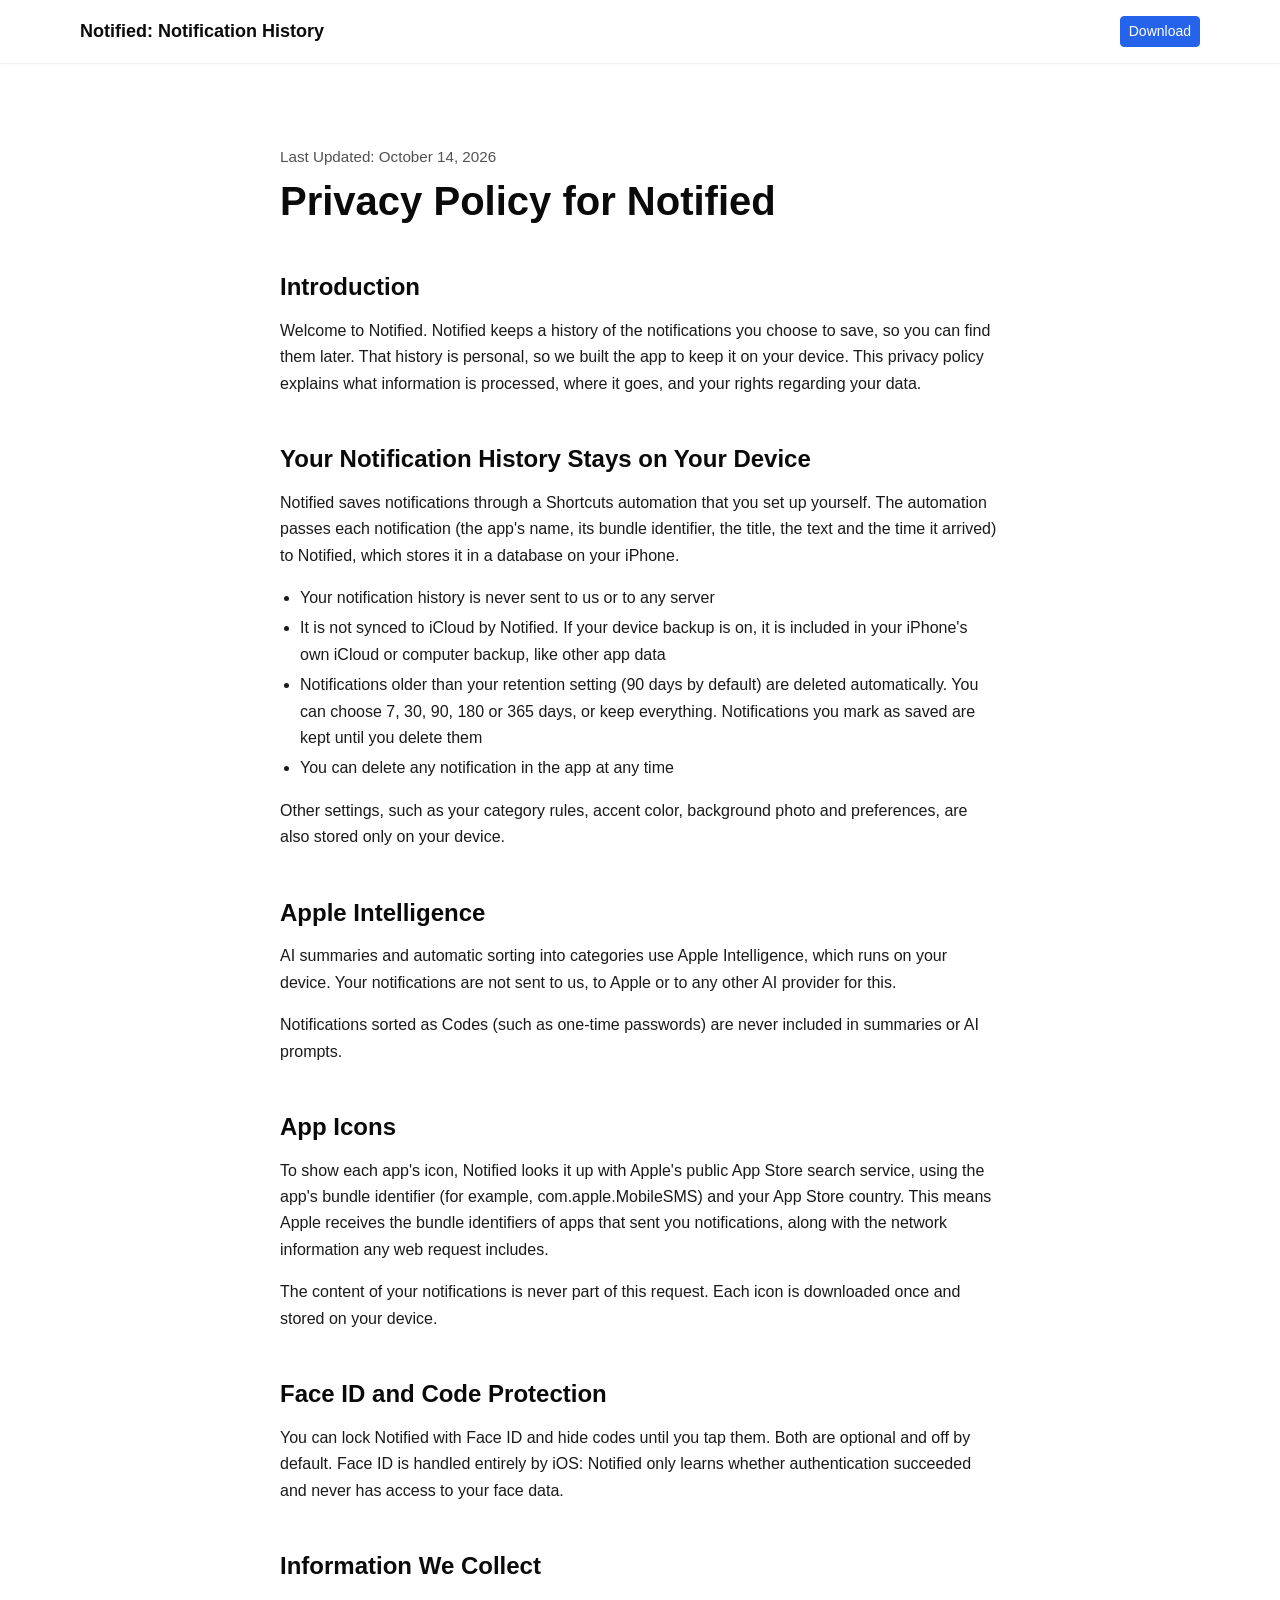
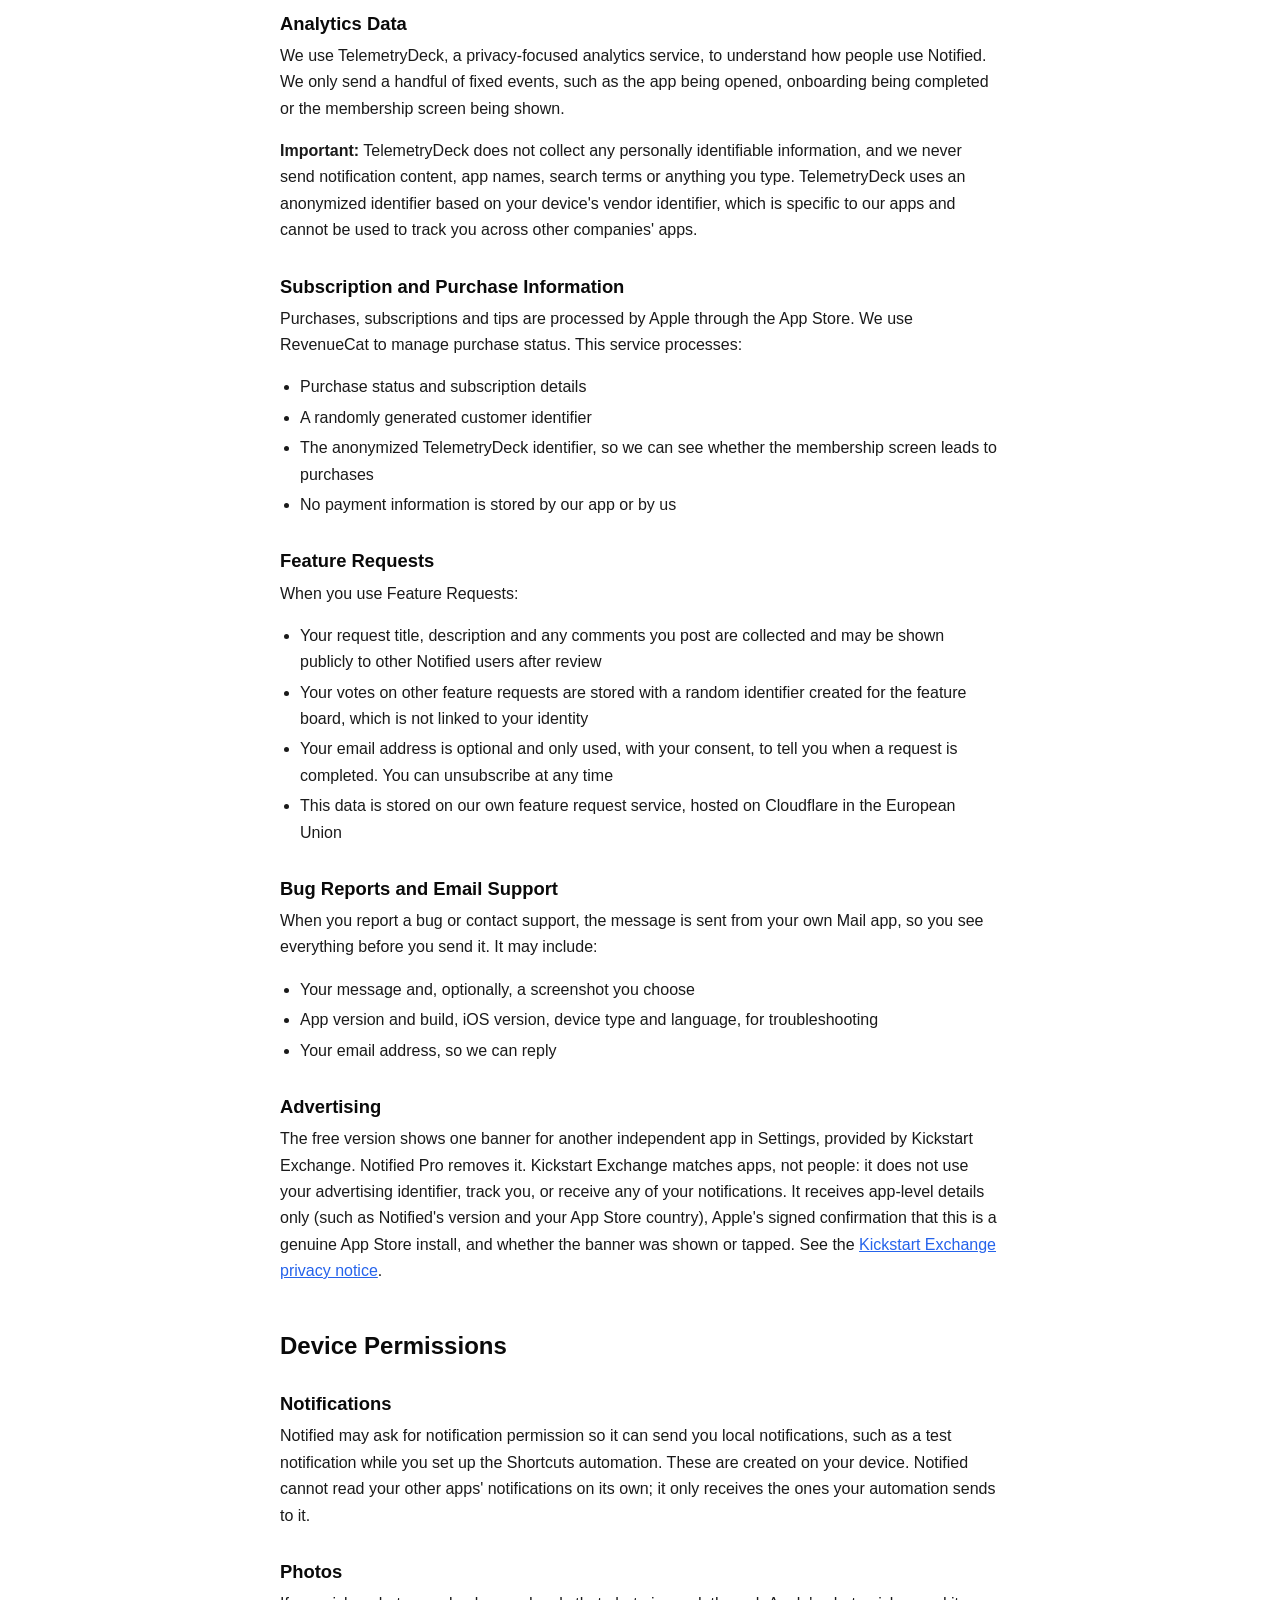
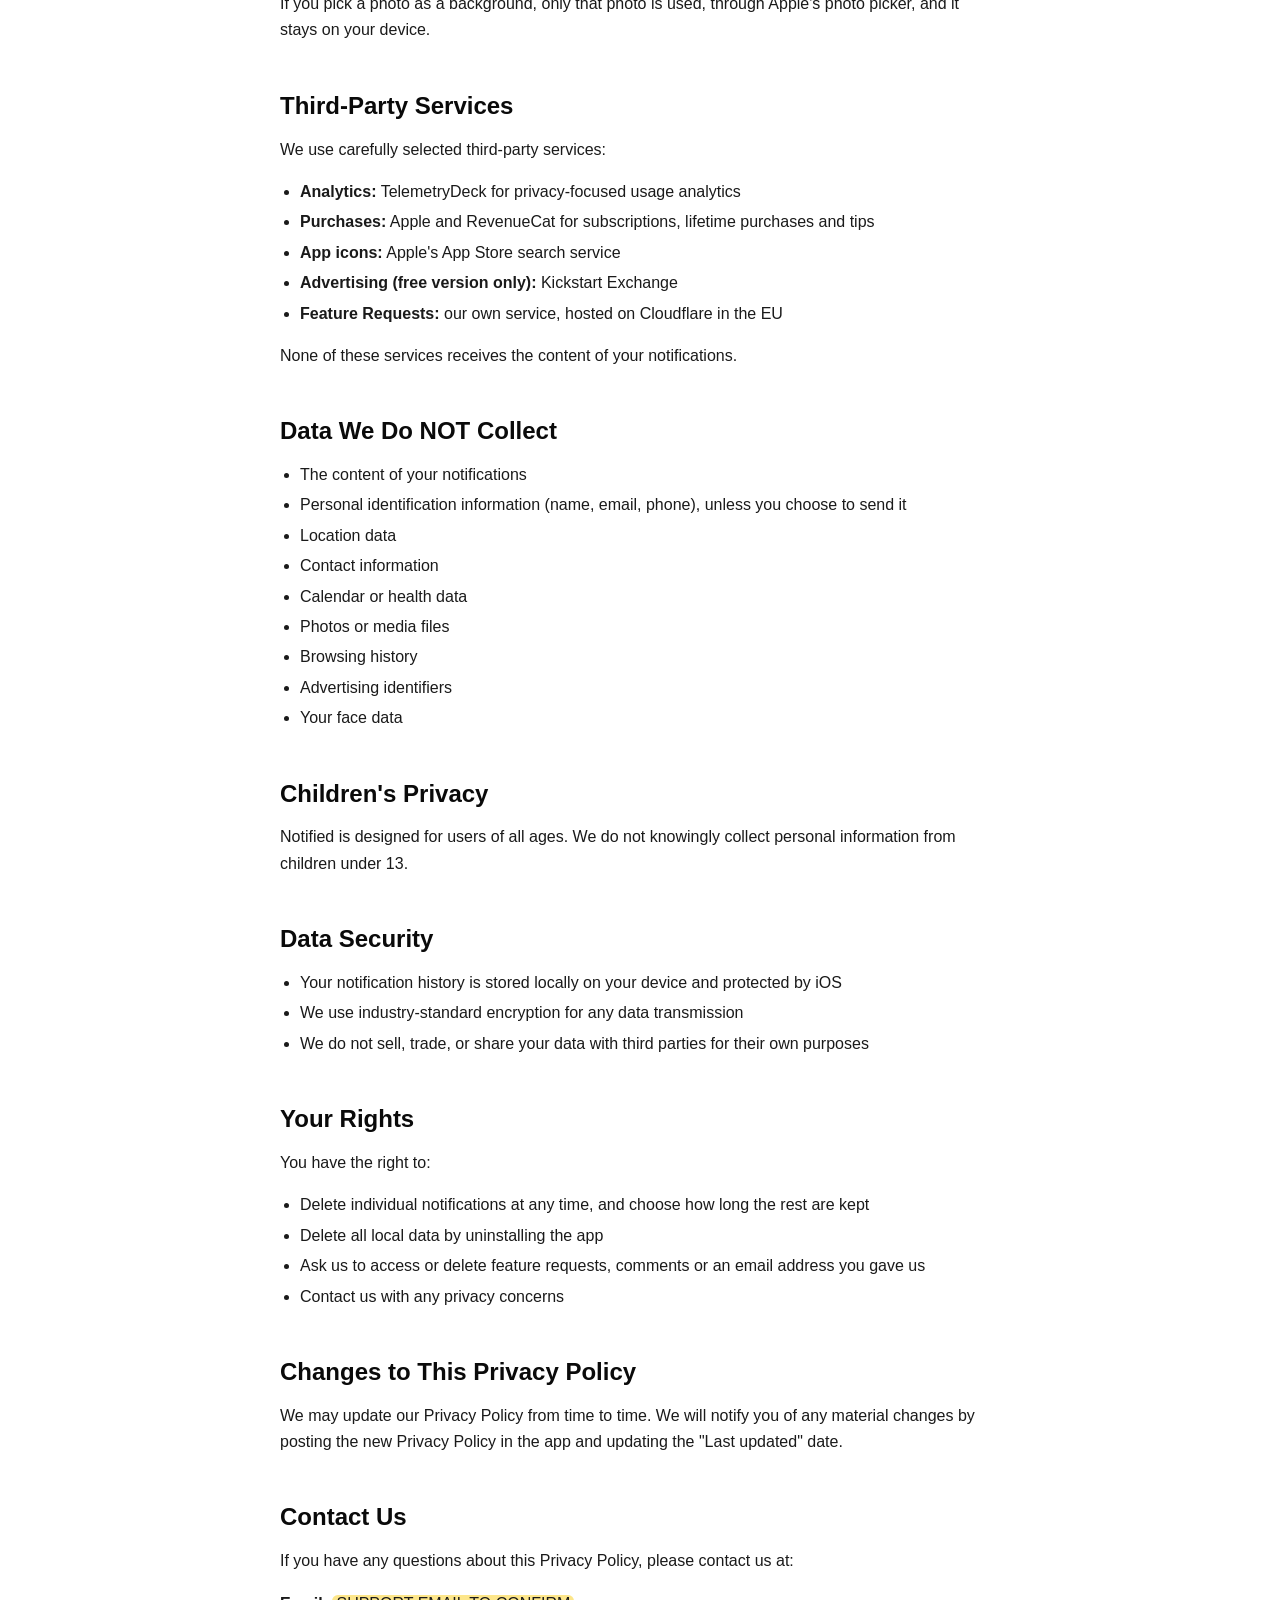
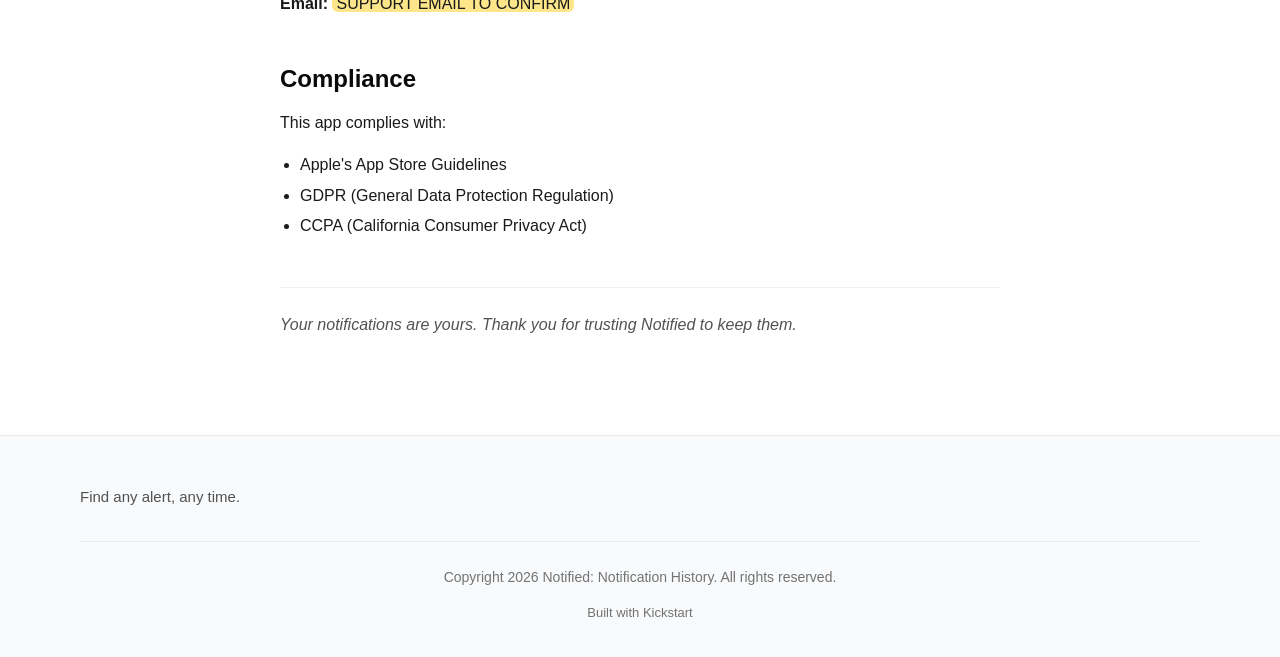
==== legal/privacy-policy/index.html @ 43973dc1 "Add the privacy policy page Co-Authored-By: Claude Opus 5.5 (1M context) <noreply@anthropic.com>" ====
<!doctype html>
<html lang="en" data-light-theme="light" data-dark-theme="dark">
  <head>
    <base href="../../" />
    <meta charset="utf-8" />
    <meta name="viewport" content="width=device-width, initial-scale=1" />
    <meta name="author" content="Christian Skorobogatow" />
    <meta name="description" content="How Notified handles your data. Your notification history stays on your iPhone." />
    <meta property="og:site_name" content="Notified: Notification History" />
    <meta property="og:title" content="Privacy Policy · Notified" />
    <meta name="twitter:dnt" content="on" />
    <title>Privacy Policy · Notified</title>
    <link href="css/bootstrap.min.css" rel="stylesheet" />
    <link href="css/bootstrap-icons.min.css" rel="stylesheet" />
    <link href="css/ignite-core.min.css" rel="stylesheet" />
    <link href="images/favicon.png" rel="icon" />
    <link href="css/styles.css" rel="stylesheet" />
    <style>
:root {
    --primary-color: #2563eb;
    --primary-rgb: 37, 99, 235;
    --font-family: -apple-system, BlinkMacSystemFont, 'Segoe UI', Roboto, 'Helvetica Neue', Arial, sans-serif;
    color-scheme: light dark;
}
.legal-page { padding: var(--spacing-3xl) 0; }
.legal-content { max-width: 720px; margin: 0 auto; color: var(--text-primary); line-height: 1.65; }
.legal-content h1 { color: var(--text-dark); font-weight: 700; margin-bottom: var(--spacing-xl); }
.legal-content h2 { color: var(--text-dark); font-size: 1.5rem; font-weight: 600; margin-top: var(--spacing-2xl); margin-bottom: var(--spacing-md); }
.legal-content h3 { color: var(--text-dark); font-size: 1.15rem; font-weight: 600; margin-top: var(--spacing-xl); margin-bottom: var(--spacing-sm); }
.legal-content p, .legal-content li { color: var(--text-primary); }
.legal-content ul { padding-left: 1.25rem; margin-bottom: var(--spacing-md); }
.legal-content li { margin-bottom: var(--spacing-xs); }
.legal-content hr { border-color: var(--border-color); opacity: 1; margin: var(--spacing-2xl) 0 var(--spacing-lg); }
.legal-content em { color: var(--text-muted); }
.legal-content > p:first-child { color: var(--text-muted); font-size: 0.95rem; margin-bottom: var(--spacing-sm); }
.legal-placeholder { background: #fde68a; color: #1a1a1a; padding: 0 0.25em; border-radius: var(--radius-sm); }
</style>
    <meta name="apple-itunes-app" content="app-id=6820894292" />
  </head>
  <body data-site-classes="site-shell">
    <header>
      <nav class="site-header navbar navbar-expand-md">
        <div class="container flex-wrap flex-lg-nowrap">
          <div class="me-2 me-md-auto">
            <a href="./" class="brand-link d-inline-flex align-items-center navbar-brand"><span class="brand-name">Notified: Notification History</span></a>
          </div>
          <div class="navbar-nav">
            <a href="https://apps.apple.com/app/id6820894292" class="text-nowrap btn btn-sm btn-primary">Download</a>
          </div>
        </div>
      </nav>
    </header>
    <main class="site-main">
      <div class="ig-main-content">
        <div class="legal-page">
          <div class="container">
            <article class="legal-content">
<p>Last Updated: October 14, 2026</p>
<h1 id="privacy-policy-for-notified">Privacy Policy for Notified</h1>
<h2 id="introduction">Introduction</h2>
<p>Welcome to Notified. Notified keeps a history of the notifications
you choose to save, so you can find them later. That history is
personal, so we built the app to keep it on your device. This privacy
policy explains what information is processed, where it goes, and your
rights regarding your data.</p>
<h2 id="your-notification-history-stays-on-your-device">Your
Notification History Stays on Your Device</h2>
<p>Notified saves notifications through a Shortcuts automation that you
set up yourself. The automation passes each notification (the app's
name, its bundle identifier, the title, the text and the time it
arrived) to Notified, which stores it in a database on your iPhone.</p>
<ul>
<li>Your notification history is never sent to us or to any server</li>
<li>It is not synced to iCloud by Notified. If your device backup is on,
it is included in your iPhone's own iCloud or computer backup, like
other app data</li>
<li>Notifications older than your retention setting (90 days by default)
are deleted automatically. You can choose 7, 30, 90, 180 or 365 days, or
keep everything. Notifications you mark as saved are kept until you
delete them</li>
<li>You can delete any notification in the app at any time</li>
</ul>
<p>Other settings, such as your category rules, accent color, background
photo and preferences, are also stored only on your device.</p>
<h2 id="apple-intelligence">Apple Intelligence</h2>
<p>AI summaries and automatic sorting into categories use Apple
Intelligence, which runs on your device. Your notifications are not sent
to us, to Apple or to any other AI provider for this.</p>
<p>Notifications sorted as Codes (such as one-time passwords) are never
included in summaries or AI prompts.</p>
<h2 id="app-icons">App Icons</h2>
<p>To show each app's icon, Notified looks it up with Apple's public App
Store search service, using the app's bundle identifier (for example,
com.apple.MobileSMS) and your App Store country. This means Apple
receives the bundle identifiers of apps that sent you notifications,
along with the network information any web request includes.</p>
<p>The content of your notifications is never part of this request. Each
icon is downloaded once and stored on your device.</p>
<h2 id="face-id-and-code-protection">Face ID and Code Protection</h2>
<p>You can lock Notified with Face ID and hide codes until you tap them.
Both are optional and off by default. Face ID is handled entirely by
iOS: Notified only learns whether authentication succeeded and never has
access to your face data.</p>
<h2 id="information-we-collect">Information We Collect</h2>
<h3 id="analytics-data">Analytics Data</h3>
<p>We use TelemetryDeck, a privacy-focused analytics service, to
understand how people use Notified. We only send a handful of fixed
events, such as the app being opened, onboarding being completed or the
membership screen being shown.</p>
<p><strong>Important:</strong> TelemetryDeck does not collect any
personally identifiable information, and we never send notification
content, app names, search terms or anything you type. TelemetryDeck
uses an anonymized identifier based on your device's vendor identifier,
which is specific to our apps and cannot be used to track you across
other companies' apps.</p>
<h3 id="subscription-and-purchase-information">Subscription and Purchase
Information</h3>
<p>Purchases, subscriptions and tips are processed by Apple through the
App Store. We use RevenueCat to manage purchase status. This service
processes:</p>
<ul>
<li>Purchase status and subscription details</li>
<li>A randomly generated customer identifier</li>
<li>The anonymized TelemetryDeck identifier, so we can see whether the
membership screen leads to purchases</li>
<li>No payment information is stored by our app or by us</li>
</ul>
<h3 id="feature-requests">Feature Requests</h3>
<p>When you use Feature Requests:</p>
<ul>
<li>Your request title, description and any comments you post are
collected and may be shown publicly to other Notified users after
review</li>
<li>Your votes on other feature requests are stored with a random
identifier created for the feature board, which is not linked to your
identity</li>
<li>Your email address is optional and only used, with your consent, to
tell you when a request is completed. You can unsubscribe at any
time</li>
<li>This data is stored on our own feature request service, hosted on
Cloudflare in the European Union</li>
</ul>
<h3 id="bug-reports-and-email-support">Bug Reports and Email
Support</h3>
<p>When you report a bug or contact support, the message is sent from
your own Mail app, so you see everything before you send it. It may
include:</p>
<ul>
<li>Your message and, optionally, a screenshot you choose</li>
<li>App version and build, iOS version, device type and language, for
troubleshooting</li>
<li>Your email address, so we can reply</li>
</ul>
<h3 id="advertising">Advertising</h3>
<p>The free version shows one banner for another independent app in
Settings, provided by Kickstart Exchange. Notified Pro removes it.
Kickstart Exchange matches apps, not people: it does not use your
advertising identifier, track you, or receive any of your notifications.
It receives app-level details only (such as Notified's version and your
App Store country), Apple's signed confirmation that this is a genuine
App Store install, and whether the banner was shown or tapped. See the
<a rel="noopener" href="https://exchange.kickstart.tools/privacy">Kickstart Exchange
privacy notice</a>.</p>
<h2 id="device-permissions">Device Permissions</h2>
<h3 id="notifications">Notifications</h3>
<p>Notified may ask for notification permission so it can send you local
notifications, such as a test notification while you set up the
Shortcuts automation. These are created on your device. Notified cannot
read your other apps' notifications on its own; it only receives the
ones your automation sends to it.</p>
<h3 id="photos">Photos</h3>
<p>If you pick a photo as a background, only that photo is used, through
Apple's photo picker, and it stays on your device.</p>
<h2 id="third-party-services">Third-Party Services</h2>
<p>We use carefully selected third-party services:</p>
<ul>
<li><strong>Analytics:</strong> TelemetryDeck for privacy-focused usage
analytics</li>
<li><strong>Purchases:</strong> Apple and RevenueCat for subscriptions,
lifetime purchases and tips</li>
<li><strong>App icons:</strong> Apple's App Store search service</li>
<li><strong>Advertising (free version only):</strong> Kickstart
Exchange</li>
<li><strong>Feature Requests:</strong> our own service, hosted on
Cloudflare in the EU</li>
</ul>
<p>None of these services receives the content of your
notifications.</p>
<h2 id="data-we-do-not-collect">Data We Do NOT Collect</h2>
<ul>
<li>The content of your notifications</li>
<li>Personal identification information (name, email, phone), unless you
choose to send it</li>
<li>Location data</li>
<li>Contact information</li>
<li>Calendar or health data</li>
<li>Photos or media files</li>
<li>Browsing history</li>
<li>Advertising identifiers</li>
<li>Your face data</li>
</ul>
<h2 id="childrens-privacy">Children's Privacy</h2>
<p>Notified is designed for users of all ages. We do not knowingly
collect personal information from children under 13.</p>
<h2 id="data-security">Data Security</h2>
<ul>
<li>Your notification history is stored locally on your device and
protected by iOS</li>
<li>We use industry-standard encryption for any data transmission</li>
<li>We do not sell, trade, or share your data with third parties for
their own purposes</li>
</ul>
<h2 id="your-rights">Your Rights</h2>
<p>You have the right to:</p>
<ul>
<li>Delete individual notifications at any time, and choose how long the
rest are kept</li>
<li>Delete all local data by uninstalling the app</li>
<li>Ask us to access or delete feature requests, comments or an email
address you gave us</li>
<li>Contact us with any privacy concerns</li>
</ul>
<h2 id="changes-to-this-privacy-policy">Changes to This Privacy
Policy</h2>
<p>We may update our Privacy Policy from time to time. We will notify
you of any material changes by posting the new Privacy Policy in the app
and updating the "Last updated" date.</p>
<h2 id="contact-us">Contact Us</h2>
<p>If you have any questions about this Privacy Policy, please contact
us at:</p>
<p><strong>Email:</strong> <mark class="legal-placeholder">SUPPORT EMAIL TO CONFIRM</mark></p>
<h2 id="compliance">Compliance</h2>
<p>This app complies with:</p>
<ul>
<li>Apple's App Store Guidelines</li>
<li>GDPR (General Data Protection Regulation)</li>
<li>CCPA (California Consumer Privacy Act)</li>
</ul>
<hr />
<p><em>Your notifications are yours. Thank you for trusting Notified to
keep them.</em></p>
            </article>
          </div>
        </div>
      </div>
    </main>
    <div class="site-footer">
      <div class="container">
        <div class="footer-content">
          <div class="footer-brand">
            <p class="footer-tagline">Find any alert, any time.</p>
          </div>
        </div>
        <div class="footer-copyright">
          <p>Copyright 2026 Notified: Notification History. All rights reserved.</p>
          <a href="https://www.kickstart.tools" class="footer-kickstart-link">Built with Kickstart</a>
        </div>
      </div>
    </div>
    <script src="js/bootstrap.bundle.min.js"></script>
    <script src="js/ignite-core.js"></script>
  </body>
</html>
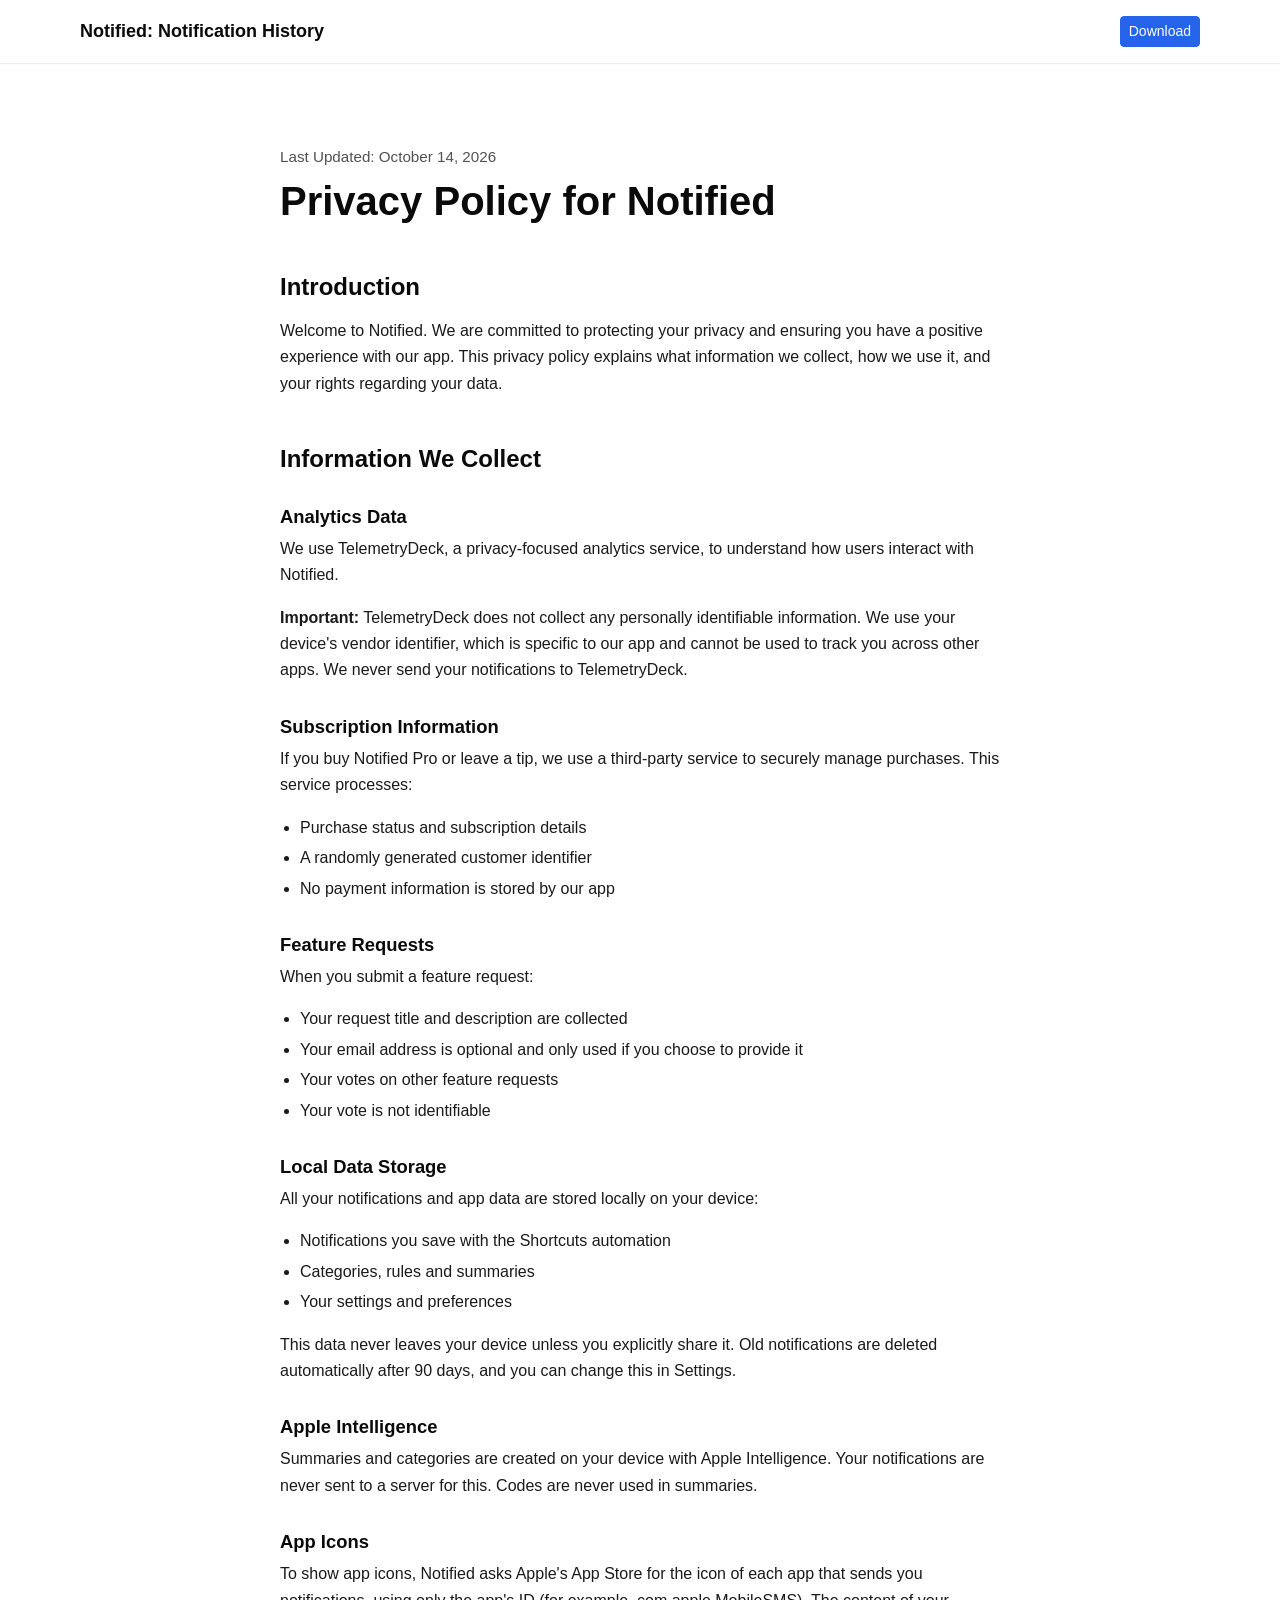
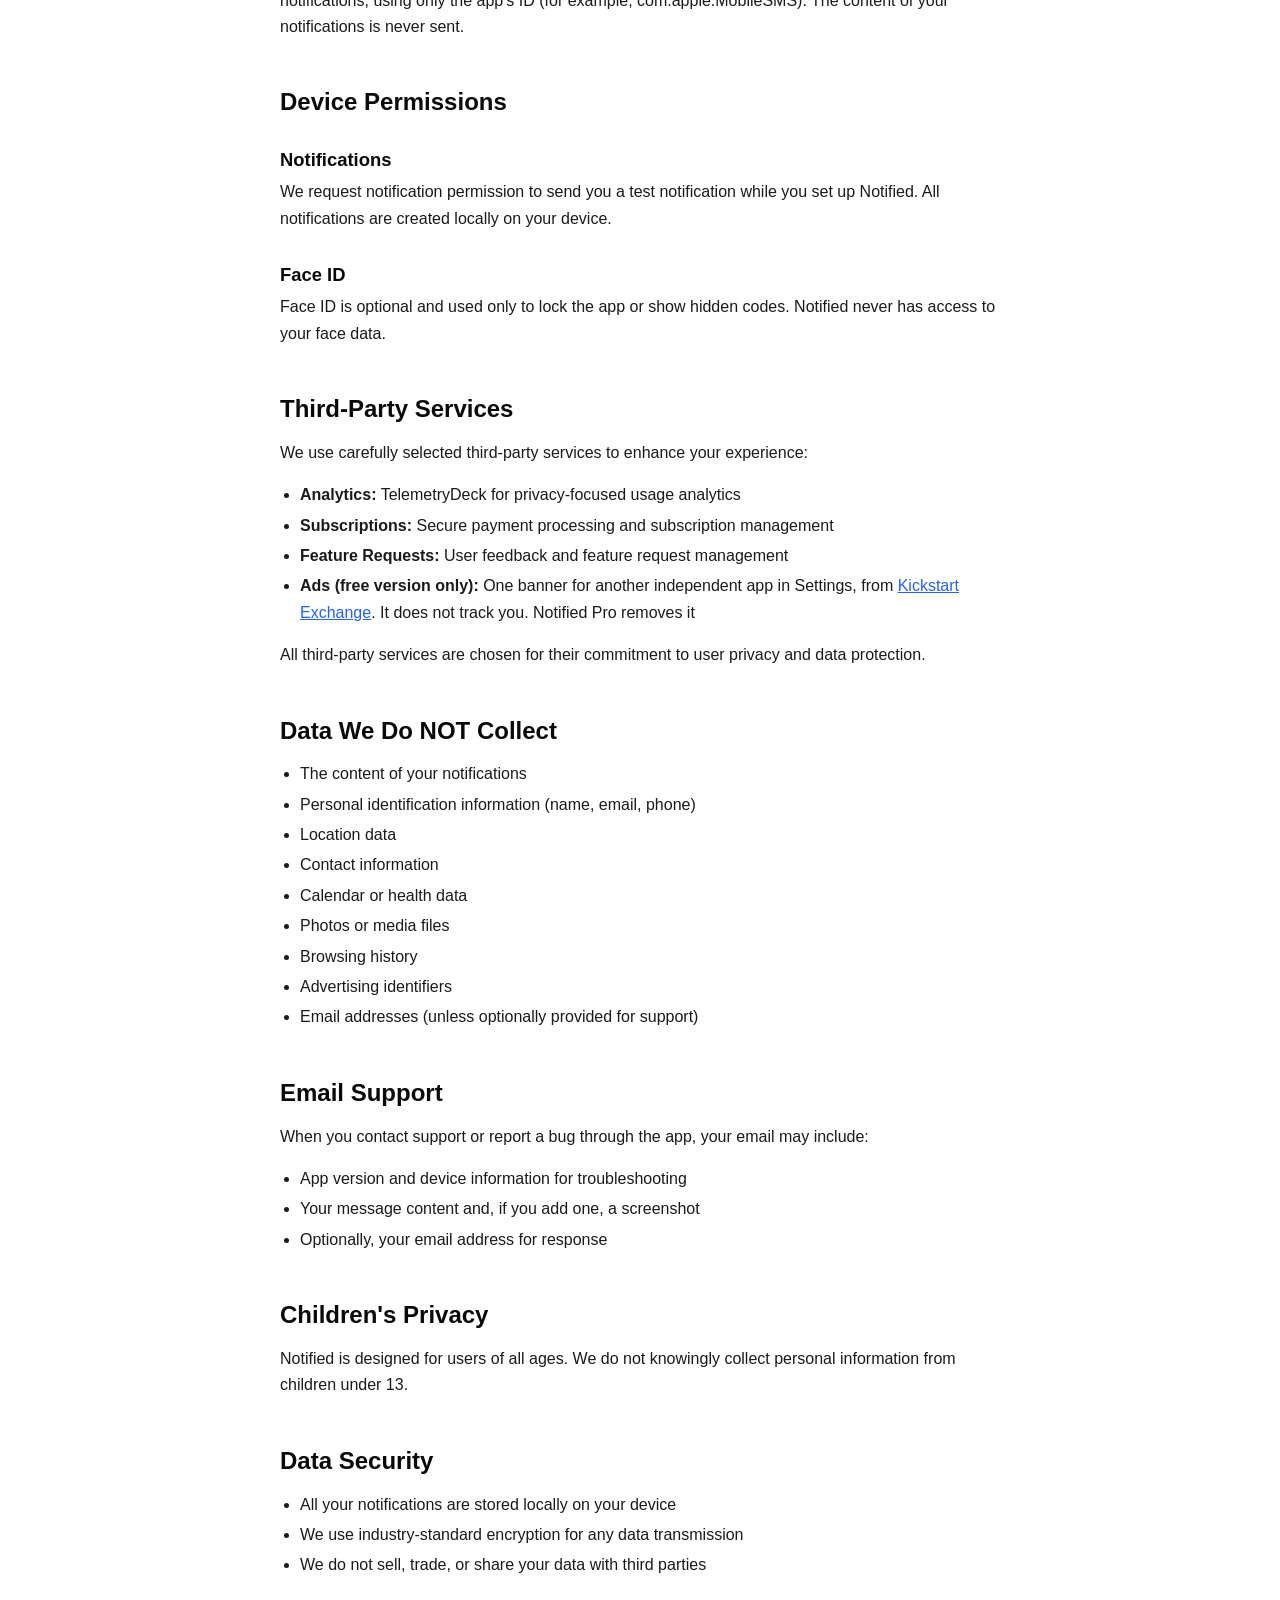
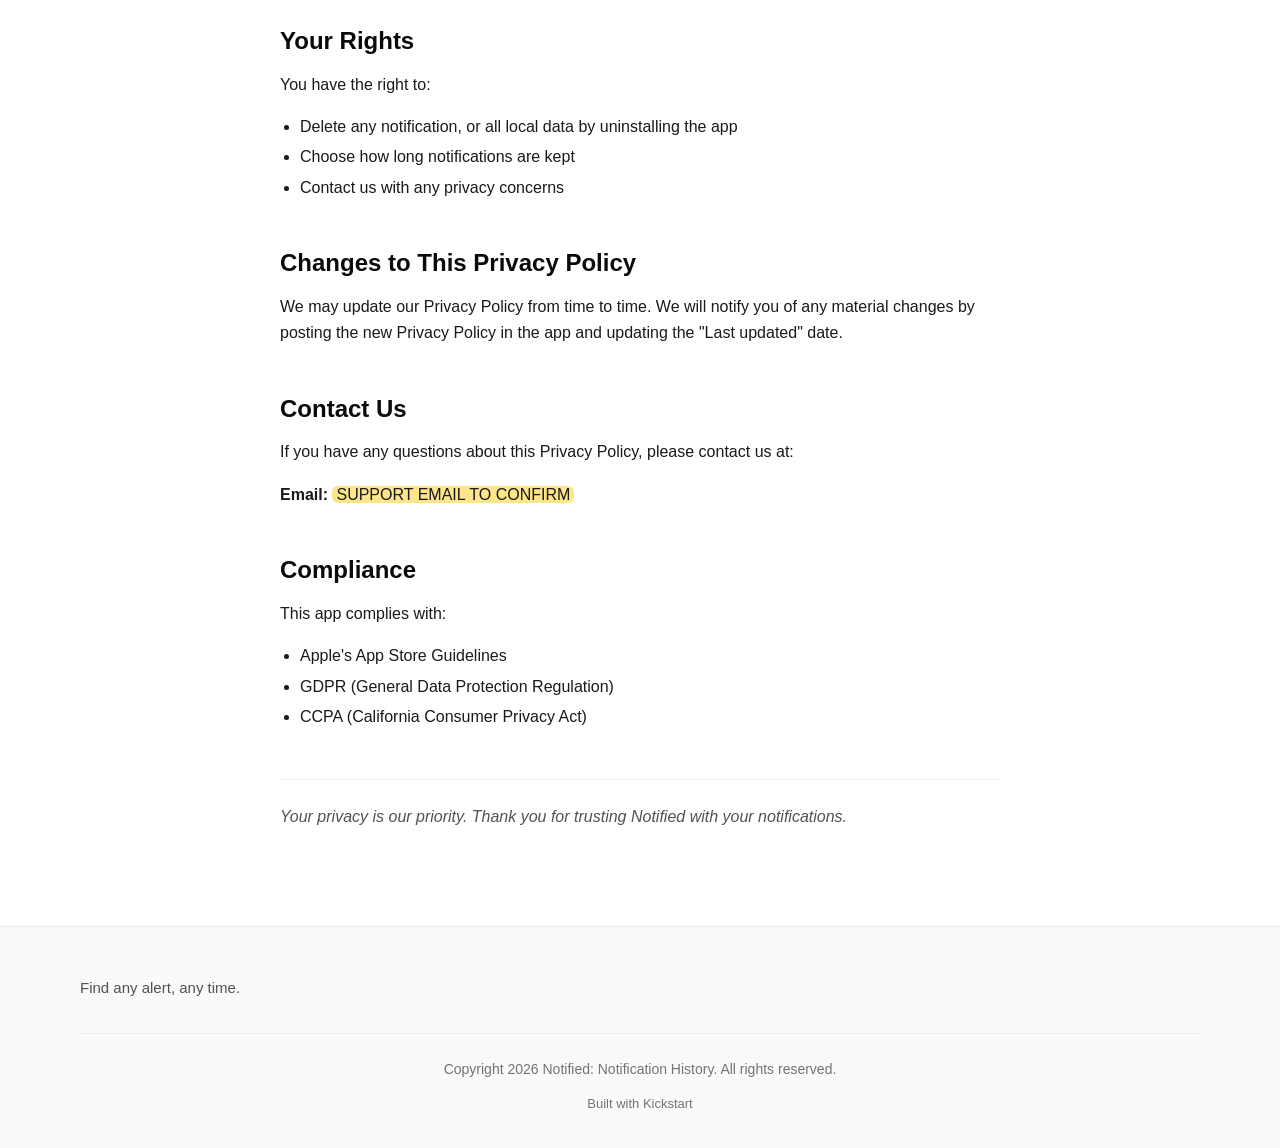
==== commit 8076b787: "Simplify the privacy policy to match Unplugged's Co-Authored-By: Claude Opus 5.5 (1M context) <norep" ====
--- a/legal/privacy-policy/index.html
+++ b/legal/privacy-policy/index.html
@@ -58,166 +58,116 @@
 <p>Last Updated: October 14, 2026</p>
 <h1 id="privacy-policy-for-notified">Privacy Policy for Notified</h1>
 <h2 id="introduction">Introduction</h2>
-<p>Welcome to Notified. Notified keeps a history of the notifications
-you choose to save, so you can find them later. That history is
-personal, so we built the app to keep it on your device. This privacy
-policy explains what information is processed, where it goes, and your
+<p>Welcome to Notified. We are committed to protecting your privacy and
+ensuring you have a positive experience with our app. This privacy
+policy explains what information we collect, how we use it, and your
 rights regarding your data.</p>
-<h2 id="your-notification-history-stays-on-your-device">Your
-Notification History Stays on Your Device</h2>
-<p>Notified saves notifications through a Shortcuts automation that you
-set up yourself. The automation passes each notification (the app's
-name, its bundle identifier, the title, the text and the time it
-arrived) to Notified, which stores it in a database on your iPhone.</p>
-<ul>
-<li>Your notification history is never sent to us or to any server</li>
-<li>It is not synced to iCloud by Notified. If your device backup is on,
-it is included in your iPhone's own iCloud or computer backup, like
-other app data</li>
-<li>Notifications older than your retention setting (90 days by default)
-are deleted automatically. You can choose 7, 30, 90, 180 or 365 days, or
-keep everything. Notifications you mark as saved are kept until you
-delete them</li>
-<li>You can delete any notification in the app at any time</li>
-</ul>
-<p>Other settings, such as your category rules, accent color, background
-photo and preferences, are also stored only on your device.</p>
-<h2 id="apple-intelligence">Apple Intelligence</h2>
-<p>AI summaries and automatic sorting into categories use Apple
-Intelligence, which runs on your device. Your notifications are not sent
-to us, to Apple or to any other AI provider for this.</p>
-<p>Notifications sorted as Codes (such as one-time passwords) are never
-included in summaries or AI prompts.</p>
-<h2 id="app-icons">App Icons</h2>
-<p>To show each app's icon, Notified looks it up with Apple's public App
-Store search service, using the app's bundle identifier (for example,
-com.apple.MobileSMS) and your App Store country. This means Apple
-receives the bundle identifiers of apps that sent you notifications,
-along with the network information any web request includes.</p>
-<p>The content of your notifications is never part of this request. Each
-icon is downloaded once and stored on your device.</p>
-<h2 id="face-id-and-code-protection">Face ID and Code Protection</h2>
-<p>You can lock Notified with Face ID and hide codes until you tap them.
-Both are optional and off by default. Face ID is handled entirely by
-iOS: Notified only learns whether authentication succeeded and never has
-access to your face data.</p>
 <h2 id="information-we-collect">Information We Collect</h2>
 <h3 id="analytics-data">Analytics Data</h3>
 <p>We use TelemetryDeck, a privacy-focused analytics service, to
-understand how people use Notified. We only send a handful of fixed
-events, such as the app being opened, onboarding being completed or the
-membership screen being shown.</p>
+understand how users interact with Notified.</p>
 <p><strong>Important:</strong> TelemetryDeck does not collect any
-personally identifiable information, and we never send notification
-content, app names, search terms or anything you type. TelemetryDeck
-uses an anonymized identifier based on your device's vendor identifier,
-which is specific to our apps and cannot be used to track you across
-other companies' apps.</p>
-<h3 id="subscription-and-purchase-information">Subscription and Purchase
-Information</h3>
-<p>Purchases, subscriptions and tips are processed by Apple through the
-App Store. We use RevenueCat to manage purchase status. This service
-processes:</p>
+personally identifiable information. We use your device's vendor
+identifier, which is specific to our app and cannot be used to track you
+across other apps. We never send your notifications to
+TelemetryDeck.</p>
+<h3 id="subscription-information">Subscription Information</h3>
+<p>If you buy Notified Pro or leave a tip, we use a third-party service
+to securely manage purchases. This service processes:</p>
 <ul>
 <li>Purchase status and subscription details</li>
 <li>A randomly generated customer identifier</li>
-<li>The anonymized TelemetryDeck identifier, so we can see whether the
-membership screen leads to purchases</li>
-<li>No payment information is stored by our app or by us</li>
+<li>No payment information is stored by our app</li>
 </ul>
 <h3 id="feature-requests">Feature Requests</h3>
-<p>When you use Feature Requests:</p>
-<ul>
-<li>Your request title, description and any comments you post are
-collected and may be shown publicly to other Notified users after
-review</li>
-<li>Your votes on other feature requests are stored with a random
-identifier created for the feature board, which is not linked to your
-identity</li>
-<li>Your email address is optional and only used, with your consent, to
-tell you when a request is completed. You can unsubscribe at any
-time</li>
-<li>This data is stored on our own feature request service, hosted on
-Cloudflare in the European Union</li>
-</ul>
-<h3 id="bug-reports-and-email-support">Bug Reports and Email
-Support</h3>
-<p>When you report a bug or contact support, the message is sent from
-your own Mail app, so you see everything before you send it. It may
-include:</p>
-<ul>
-<li>Your message and, optionally, a screenshot you choose</li>
-<li>App version and build, iOS version, device type and language, for
-troubleshooting</li>
-<li>Your email address, so we can reply</li>
-</ul>
-<h3 id="advertising">Advertising</h3>
-<p>The free version shows one banner for another independent app in
-Settings, provided by Kickstart Exchange. Notified Pro removes it.
-Kickstart Exchange matches apps, not people: it does not use your
-advertising identifier, track you, or receive any of your notifications.
-It receives app-level details only (such as Notified's version and your
-App Store country), Apple's signed confirmation that this is a genuine
-App Store install, and whether the banner was shown or tapped. See the
-<a rel="noopener" href="https://exchange.kickstart.tools/privacy">Kickstart Exchange
-privacy notice</a>.</p>
+<p>When you submit a feature request:</p>
+<ul>
+<li>Your request title and description are collected</li>
+<li>Your email address is optional and only used if you choose to
+provide it</li>
+<li>Your votes on other feature requests</li>
+<li>Your vote is not identifiable</li>
+</ul>
+<h3 id="local-data-storage">Local Data Storage</h3>
+<p>All your notifications and app data are stored locally on your
+device:</p>
+<ul>
+<li>Notifications you save with the Shortcuts automation</li>
+<li>Categories, rules and summaries</li>
+<li>Your settings and preferences</li>
+</ul>
+<p>This data never leaves your device unless you explicitly share it.
+Old notifications are deleted automatically after 90 days, and you can
+change this in Settings.</p>
+<h3 id="apple-intelligence">Apple Intelligence</h3>
+<p>Summaries and categories are created on your device with Apple
+Intelligence. Your notifications are never sent to a server for this.
+Codes are never used in summaries.</p>
+<h3 id="app-icons">App Icons</h3>
+<p>To show app icons, Notified asks Apple's App Store for the icon of
+each app that sends you notifications, using only the app's ID (for
+example, com.apple.MobileSMS). The content of your notifications is
+never sent.</p>
 <h2 id="device-permissions">Device Permissions</h2>
 <h3 id="notifications">Notifications</h3>
-<p>Notified may ask for notification permission so it can send you local
-notifications, such as a test notification while you set up the
-Shortcuts automation. These are created on your device. Notified cannot
-read your other apps' notifications on its own; it only receives the
-ones your automation sends to it.</p>
-<h3 id="photos">Photos</h3>
-<p>If you pick a photo as a background, only that photo is used, through
-Apple's photo picker, and it stays on your device.</p>
+<p>We request notification permission to send you a test notification
+while you set up Notified. All notifications are created locally on your
+device.</p>
+<h3 id="face-id">Face ID</h3>
+<p>Face ID is optional and used only to lock the app or show hidden
+codes. Notified never has access to your face data.</p>
 <h2 id="third-party-services">Third-Party Services</h2>
-<p>We use carefully selected third-party services:</p>
+<p>We use carefully selected third-party services to enhance your
+experience:</p>
 <ul>
 <li><strong>Analytics:</strong> TelemetryDeck for privacy-focused usage
 analytics</li>
-<li><strong>Purchases:</strong> Apple and RevenueCat for subscriptions,
-lifetime purchases and tips</li>
-<li><strong>App icons:</strong> Apple's App Store search service</li>
-<li><strong>Advertising (free version only):</strong> Kickstart
-Exchange</li>
-<li><strong>Feature Requests:</strong> our own service, hosted on
-Cloudflare in the EU</li>
-</ul>
-<p>None of these services receives the content of your
-notifications.</p>
+<li><strong>Subscriptions:</strong> Secure payment processing and
+subscription management</li>
+<li><strong>Feature Requests:</strong> User feedback and feature request
+management</li>
+<li><strong>Ads (free version only):</strong> One banner for another
+independent app in Settings, from <a
+href="https://exchange.kickstart.tools/privacy">Kickstart Exchange</a>.
+It does not track you. Notified Pro removes it</li>
+</ul>
+<p>All third-party services are chosen for their commitment to user
+privacy and data protection.</p>
 <h2 id="data-we-do-not-collect">Data We Do NOT Collect</h2>
 <ul>
 <li>The content of your notifications</li>
-<li>Personal identification information (name, email, phone), unless you
-choose to send it</li>
+<li>Personal identification information (name, email, phone)</li>
 <li>Location data</li>
 <li>Contact information</li>
 <li>Calendar or health data</li>
 <li>Photos or media files</li>
 <li>Browsing history</li>
 <li>Advertising identifiers</li>
-<li>Your face data</li>
+<li>Email addresses (unless optionally provided for support)</li>
+</ul>
+<h2 id="email-support">Email Support</h2>
+<p>When you contact support or report a bug through the app, your email
+may include:</p>
+<ul>
+<li>App version and device information for troubleshooting</li>
+<li>Your message content and, if you add one, a screenshot</li>
+<li>Optionally, your email address for response</li>
 </ul>
 <h2 id="childrens-privacy">Children's Privacy</h2>
 <p>Notified is designed for users of all ages. We do not knowingly
 collect personal information from children under 13.</p>
 <h2 id="data-security">Data Security</h2>
 <ul>
-<li>Your notification history is stored locally on your device and
-protected by iOS</li>
+<li>All your notifications are stored locally on your device</li>
 <li>We use industry-standard encryption for any data transmission</li>
-<li>We do not sell, trade, or share your data with third parties for
-their own purposes</li>
+<li>We do not sell, trade, or share your data with third parties</li>
 </ul>
 <h2 id="your-rights">Your Rights</h2>
 <p>You have the right to:</p>
 <ul>
-<li>Delete individual notifications at any time, and choose how long the
-rest are kept</li>
-<li>Delete all local data by uninstalling the app</li>
-<li>Ask us to access or delete feature requests, comments or an email
-address you gave us</li>
+<li>Delete any notification, or all local data by uninstalling the
+app</li>
+<li>Choose how long notifications are kept</li>
 <li>Contact us with any privacy concerns</li>
 </ul>
 <h2 id="changes-to-this-privacy-policy">Changes to This Privacy
@@ -237,8 +187,8 @@
 <li>CCPA (California Consumer Privacy Act)</li>
 </ul>
 <hr />
-<p><em>Your notifications are yours. Thank you for trusting Notified to
-keep them.</em></p>
+<p><em>Your privacy is our priority. Thank you for trusting Notified
+with your notifications.</em></p>
             </article>
           </div>
         </div>
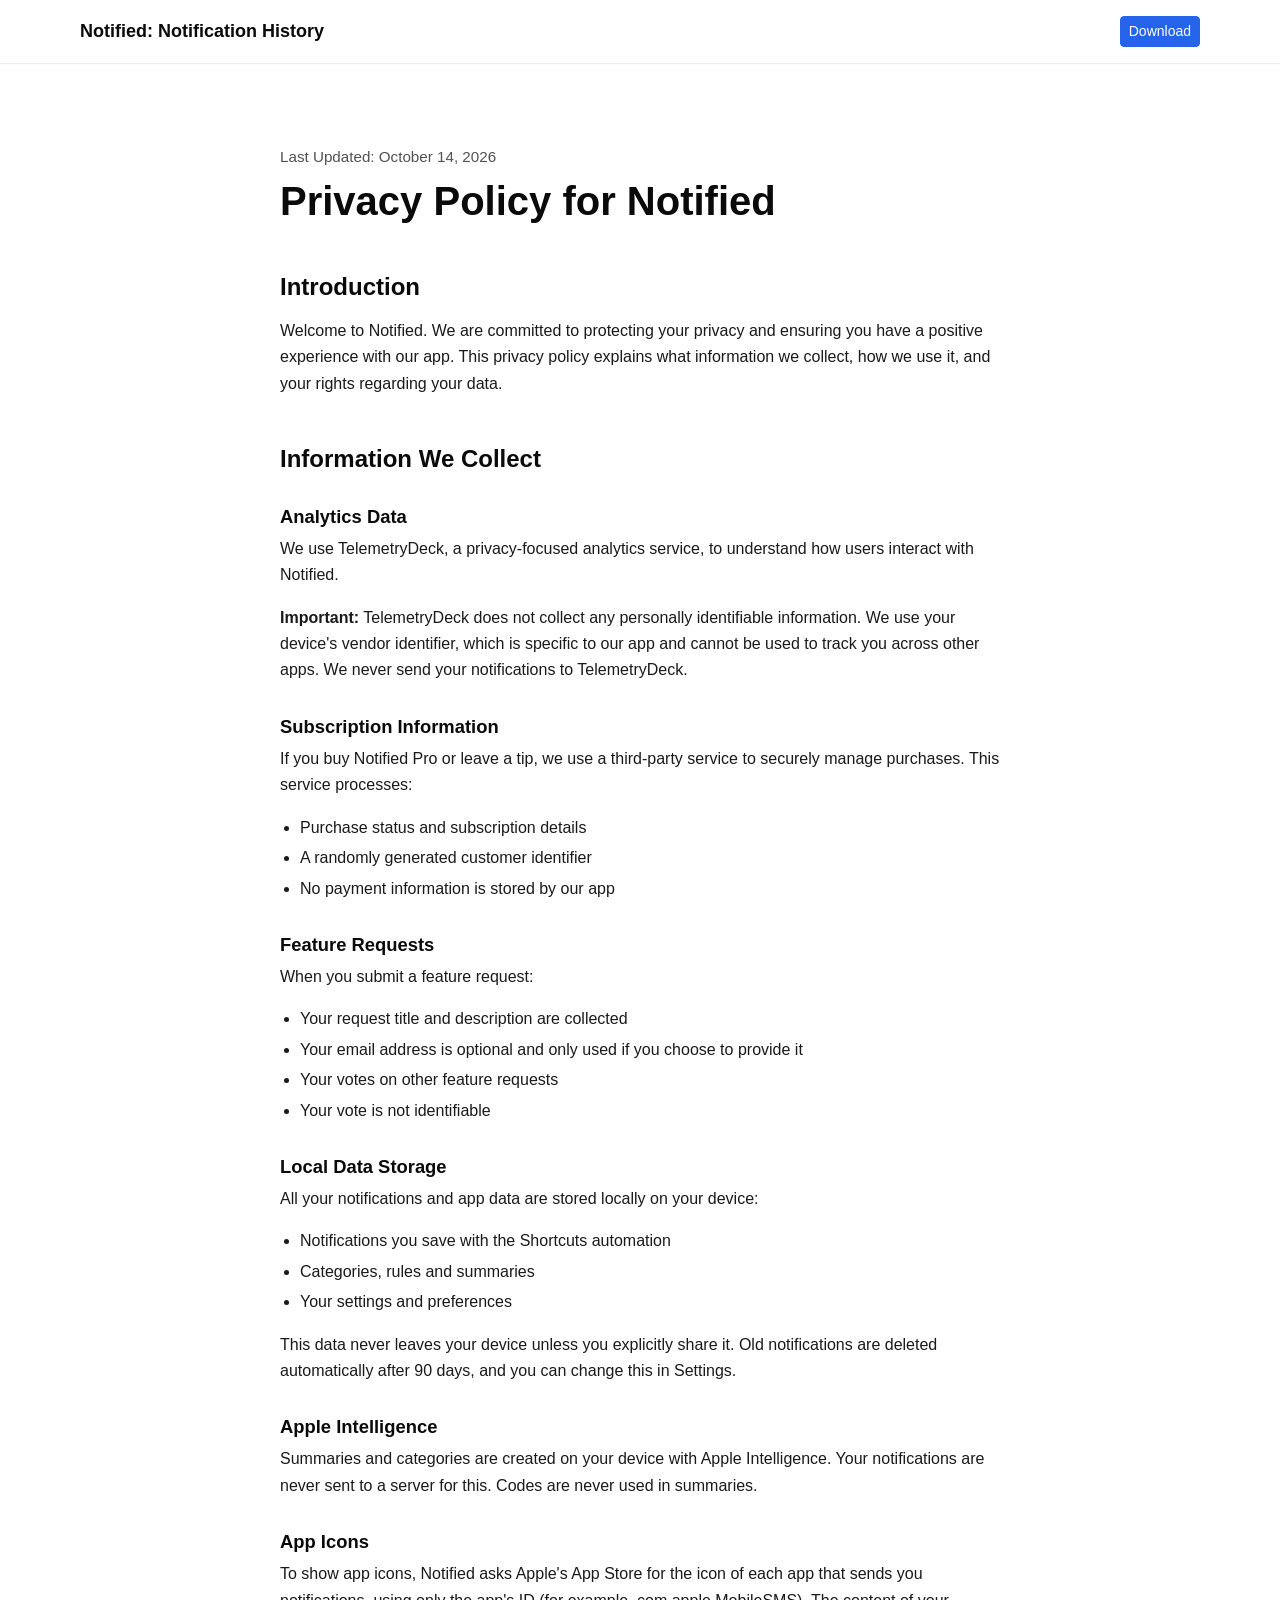
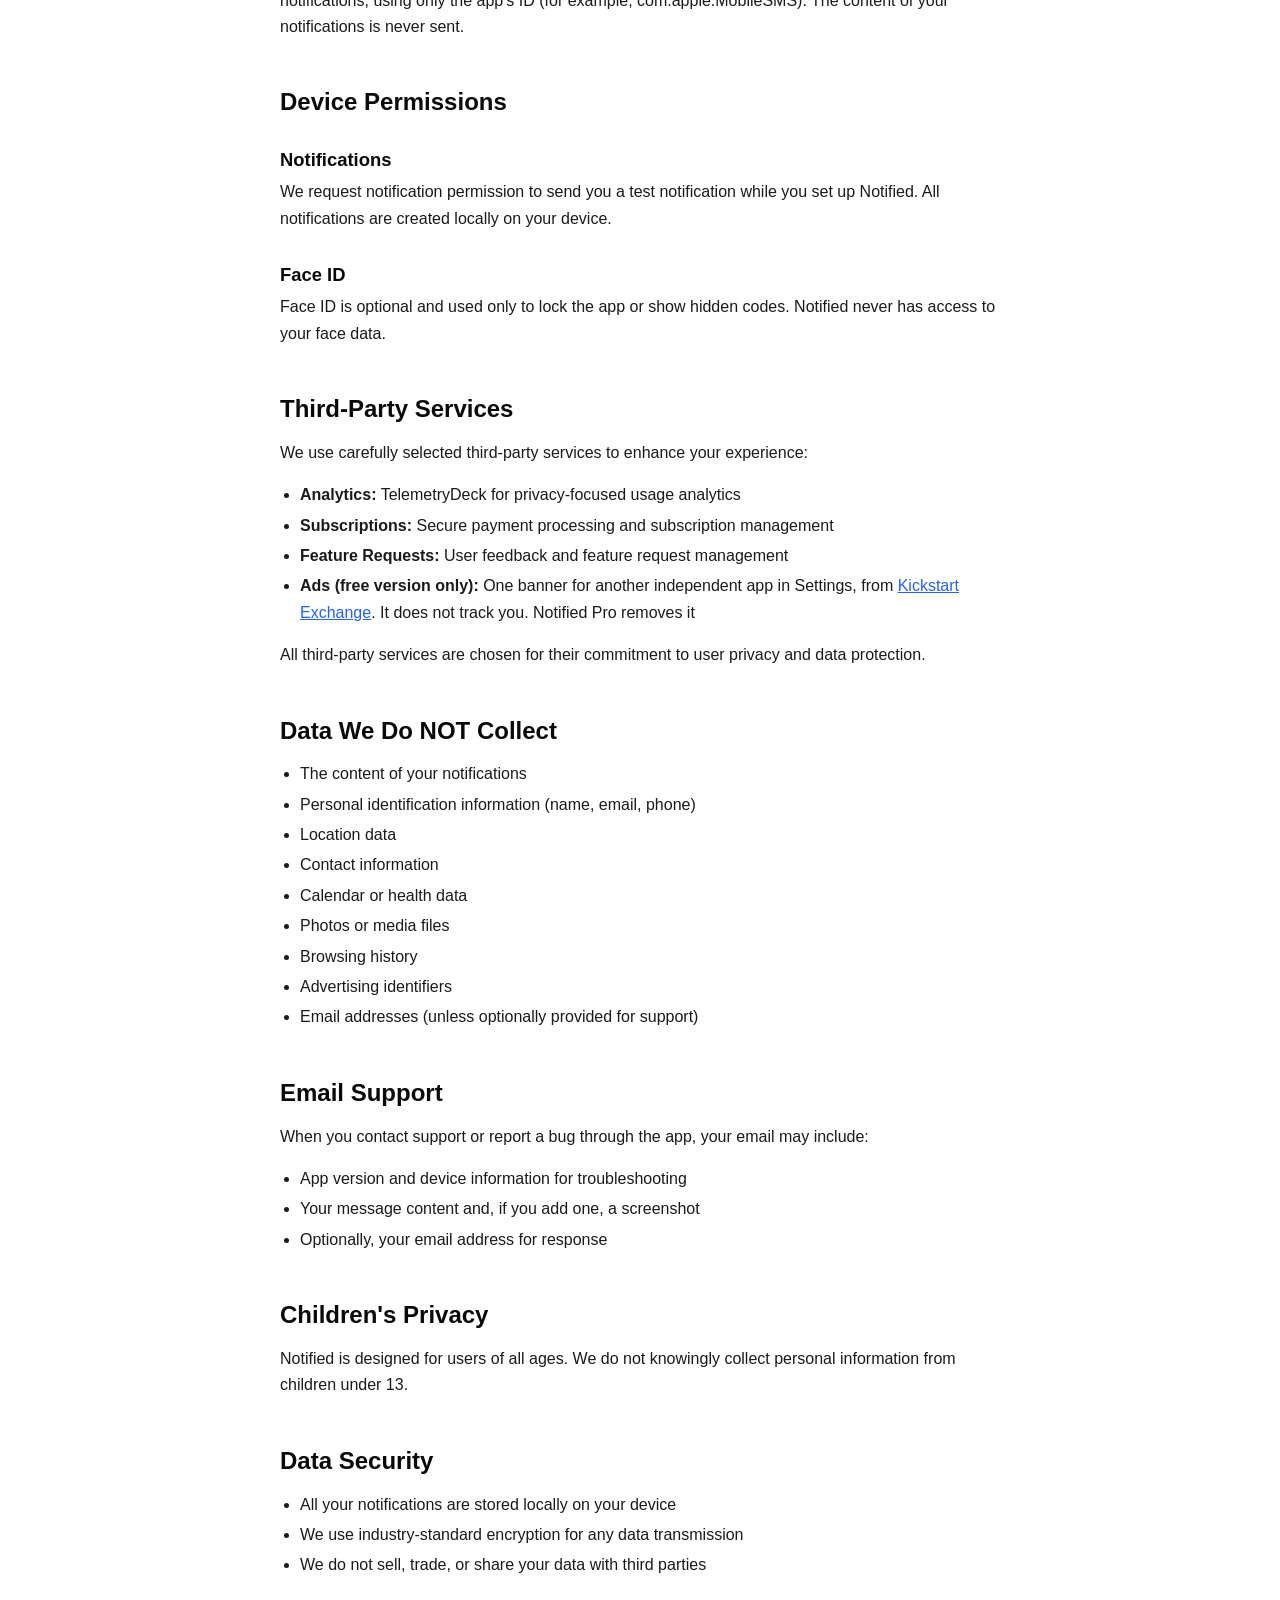
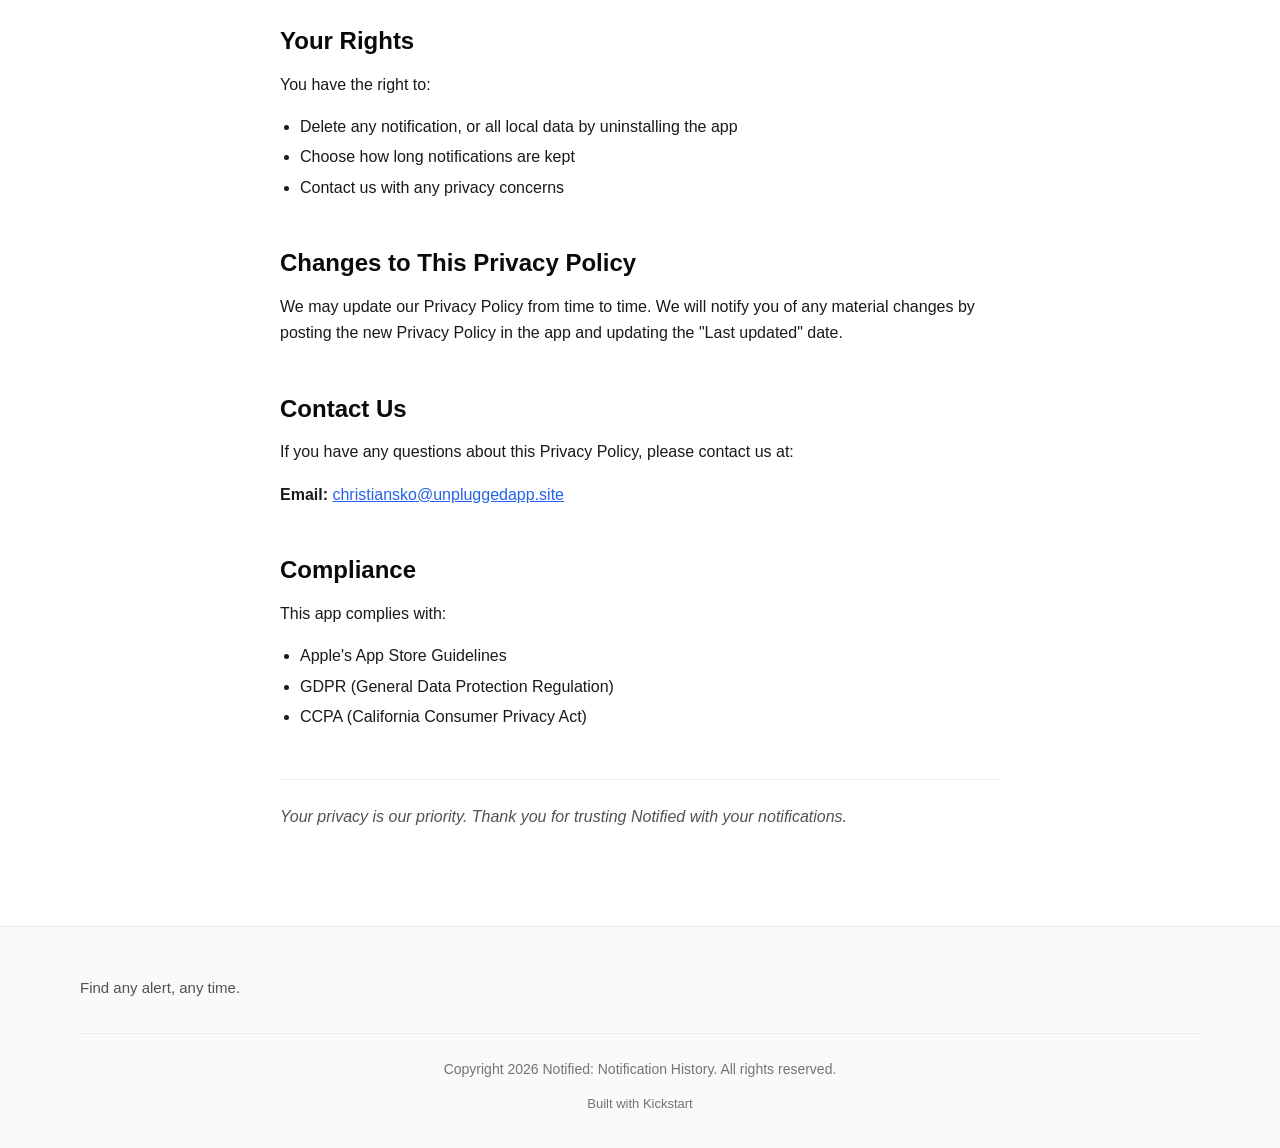
==== commit 464e997f: "Add support email to the footer and privacy policy Co-Authored-By: Claude Fable 5.1 <noreply@anthrop" ====
--- a/legal/privacy-policy/index.html
+++ b/legal/privacy-policy/index.html
@@ -178,7 +178,7 @@
 <h2 id="contact-us">Contact Us</h2>
 <p>If you have any questions about this Privacy Policy, please contact
 us at:</p>
-<p><strong>Email:</strong> <mark class="legal-placeholder">SUPPORT EMAIL TO CONFIRM</mark></p>
+<p><strong>Email:</strong> <a href="mailto:christiansko@unpluggedapp.site">christiansko@unpluggedapp.site</a></p>
 <h2 id="compliance">Compliance</h2>
 <p>This app complies with:</p>
 <ul>
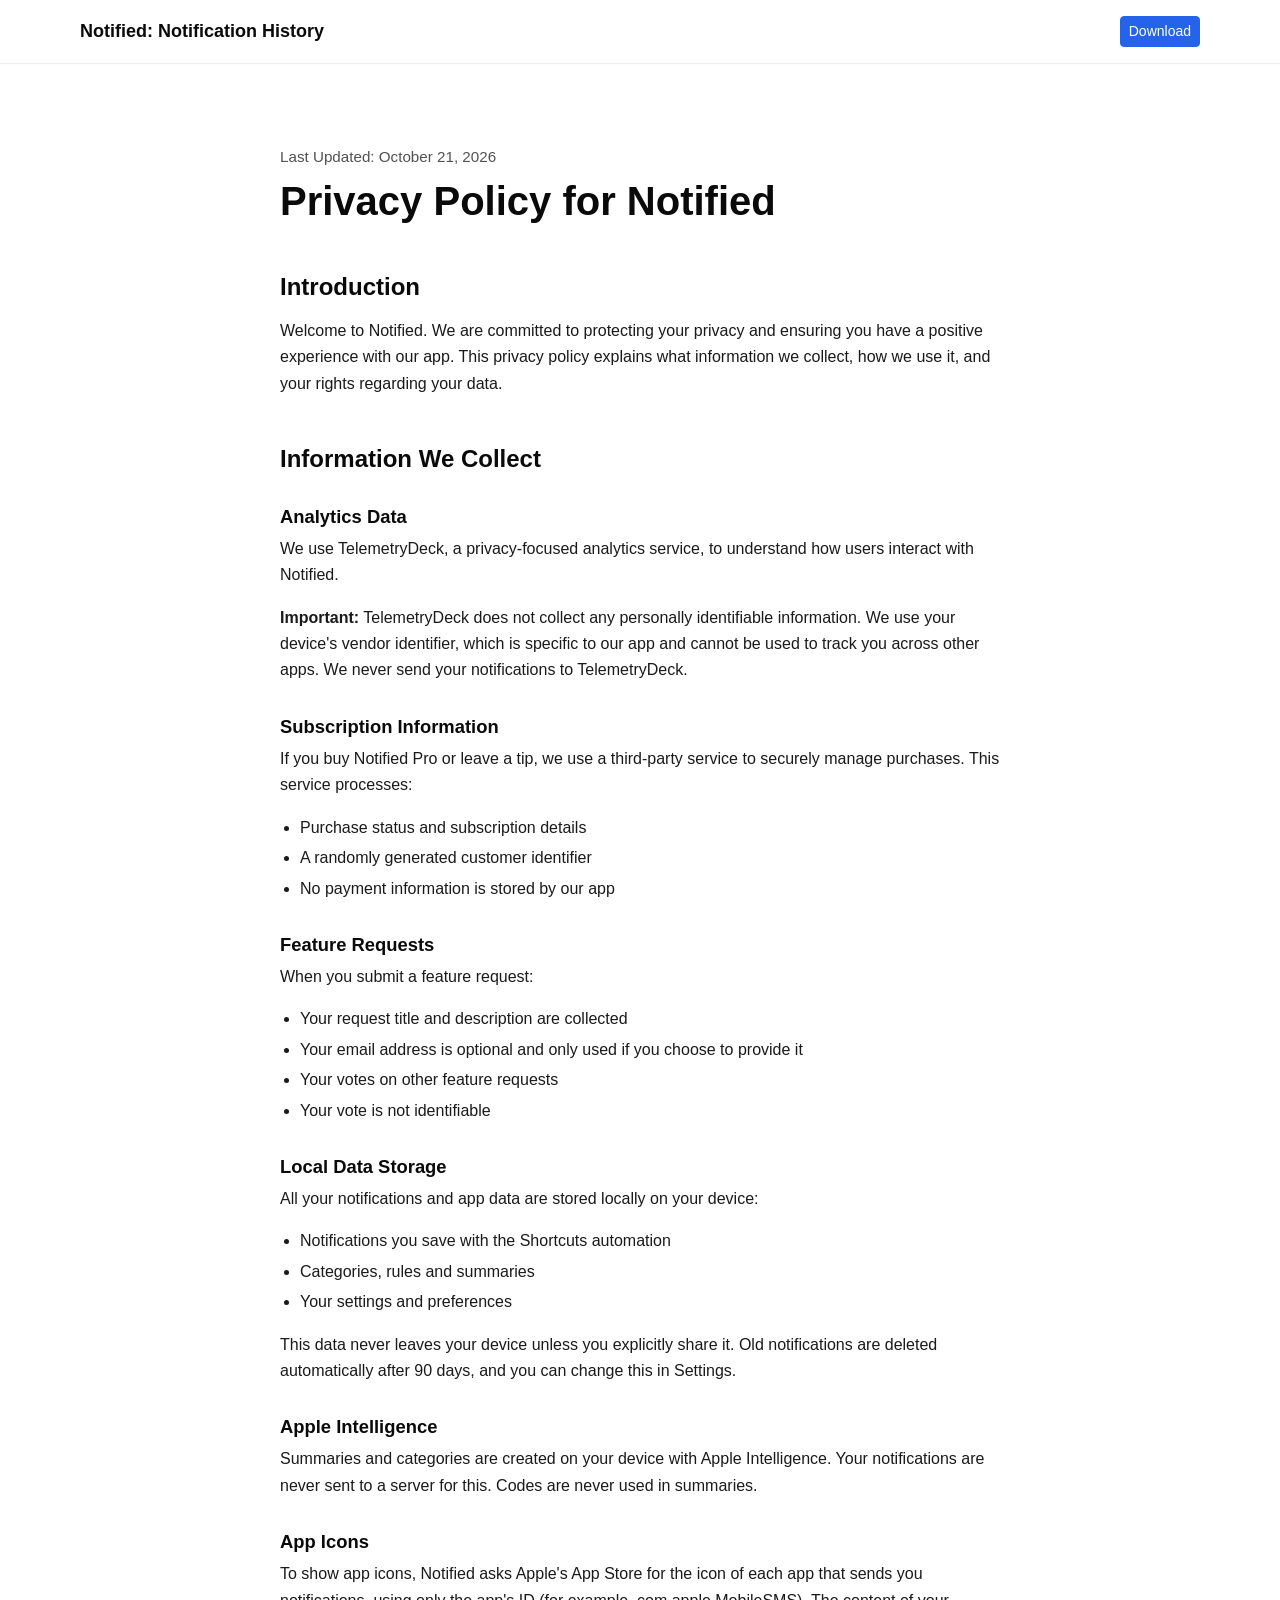
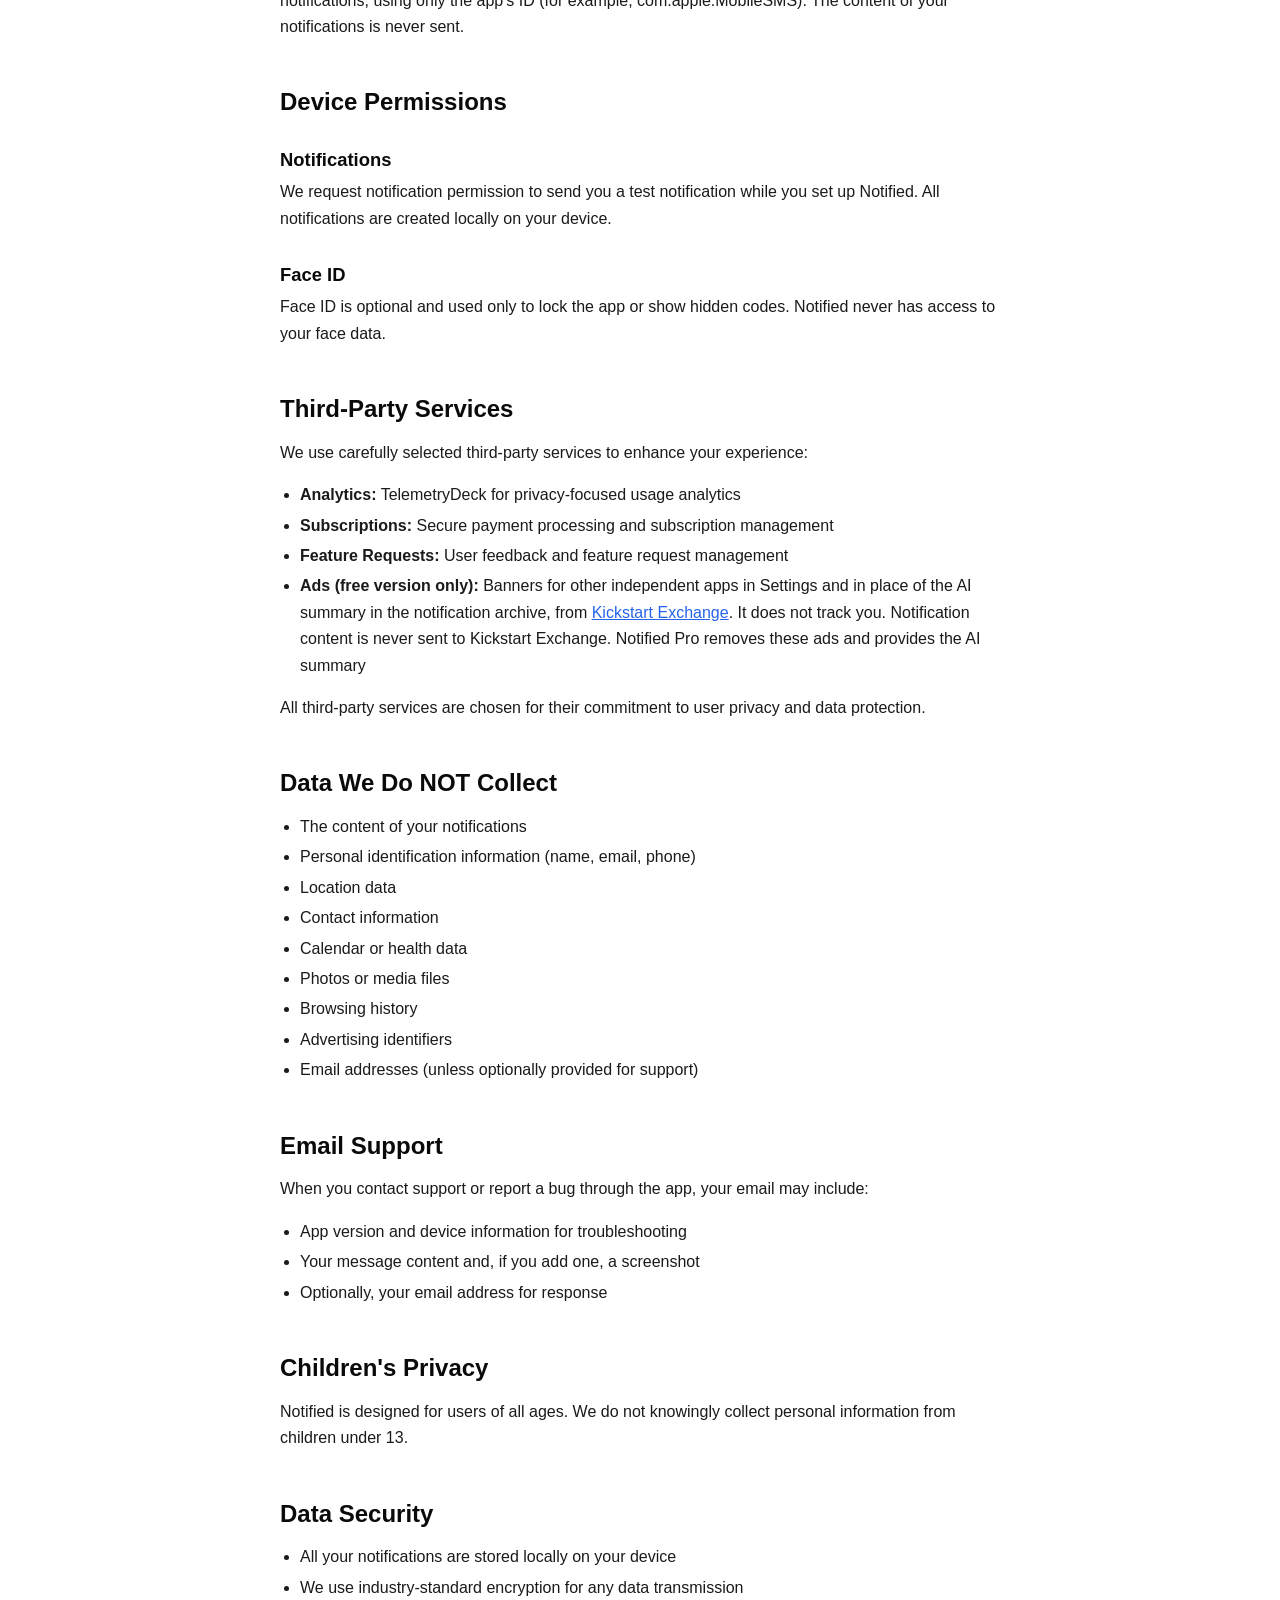
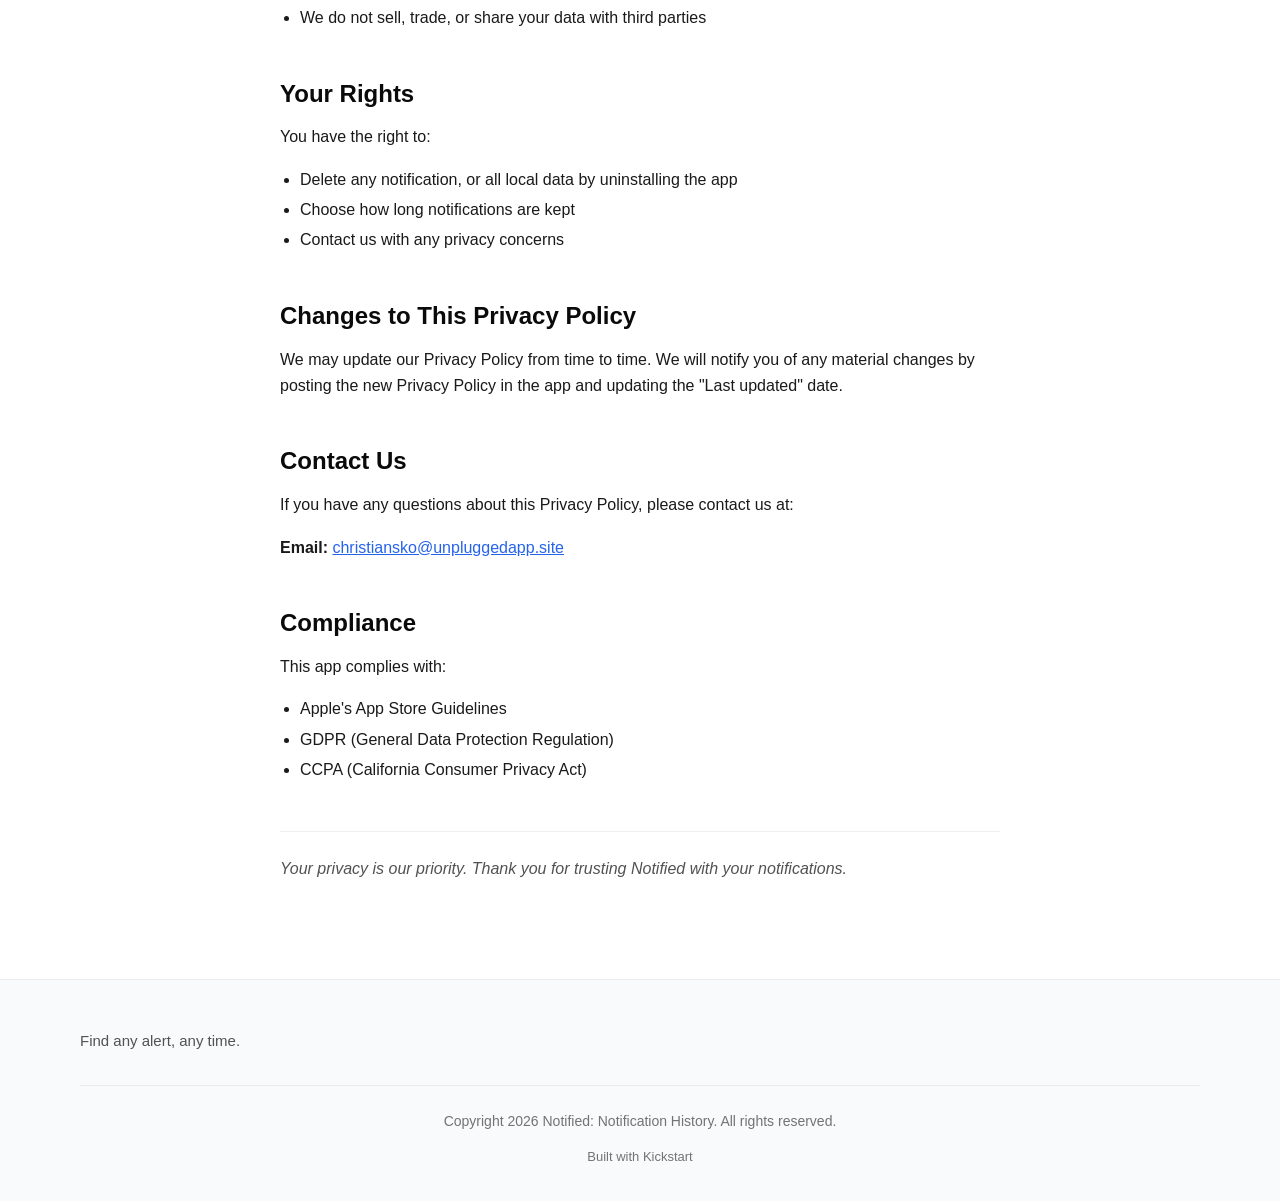
==== commit 39830c64: "Clarify Exchange ad placements in Notified privacy policy" ====
--- a/legal/privacy-policy/index.html
+++ b/legal/privacy-policy/index.html
@@ -55,7 +55,7 @@
         <div class="legal-page">
           <div class="container">
             <article class="legal-content">
-<p>Last Updated: October 14, 2026</p>
+<p>Last Updated: October 21, 2026</p>
 <h1 id="privacy-policy-for-notified">Privacy Policy for Notified</h1>
 <h2 id="introduction">Introduction</h2>
 <p>Welcome to Notified. We are committed to protecting your privacy and
@@ -126,10 +126,12 @@
 subscription management</li>
 <li><strong>Feature Requests:</strong> User feedback and feature request
 management</li>
-<li><strong>Ads (free version only):</strong> One banner for another
-independent app in Settings, from <a
+<li><strong>Ads (free version only):</strong> Banners for other
+independent apps in Settings and in place of the AI summary in the
+notification archive, from <a
 href="https://exchange.kickstart.tools/privacy">Kickstart Exchange</a>.
-It does not track you. Notified Pro removes it</li>
+It does not track you. Notification content is never sent to Kickstart
+Exchange. Notified Pro removes these ads and provides the AI summary</li>
 </ul>
 <p>All third-party services are chosen for their commitment to user
 privacy and data protection.</p>
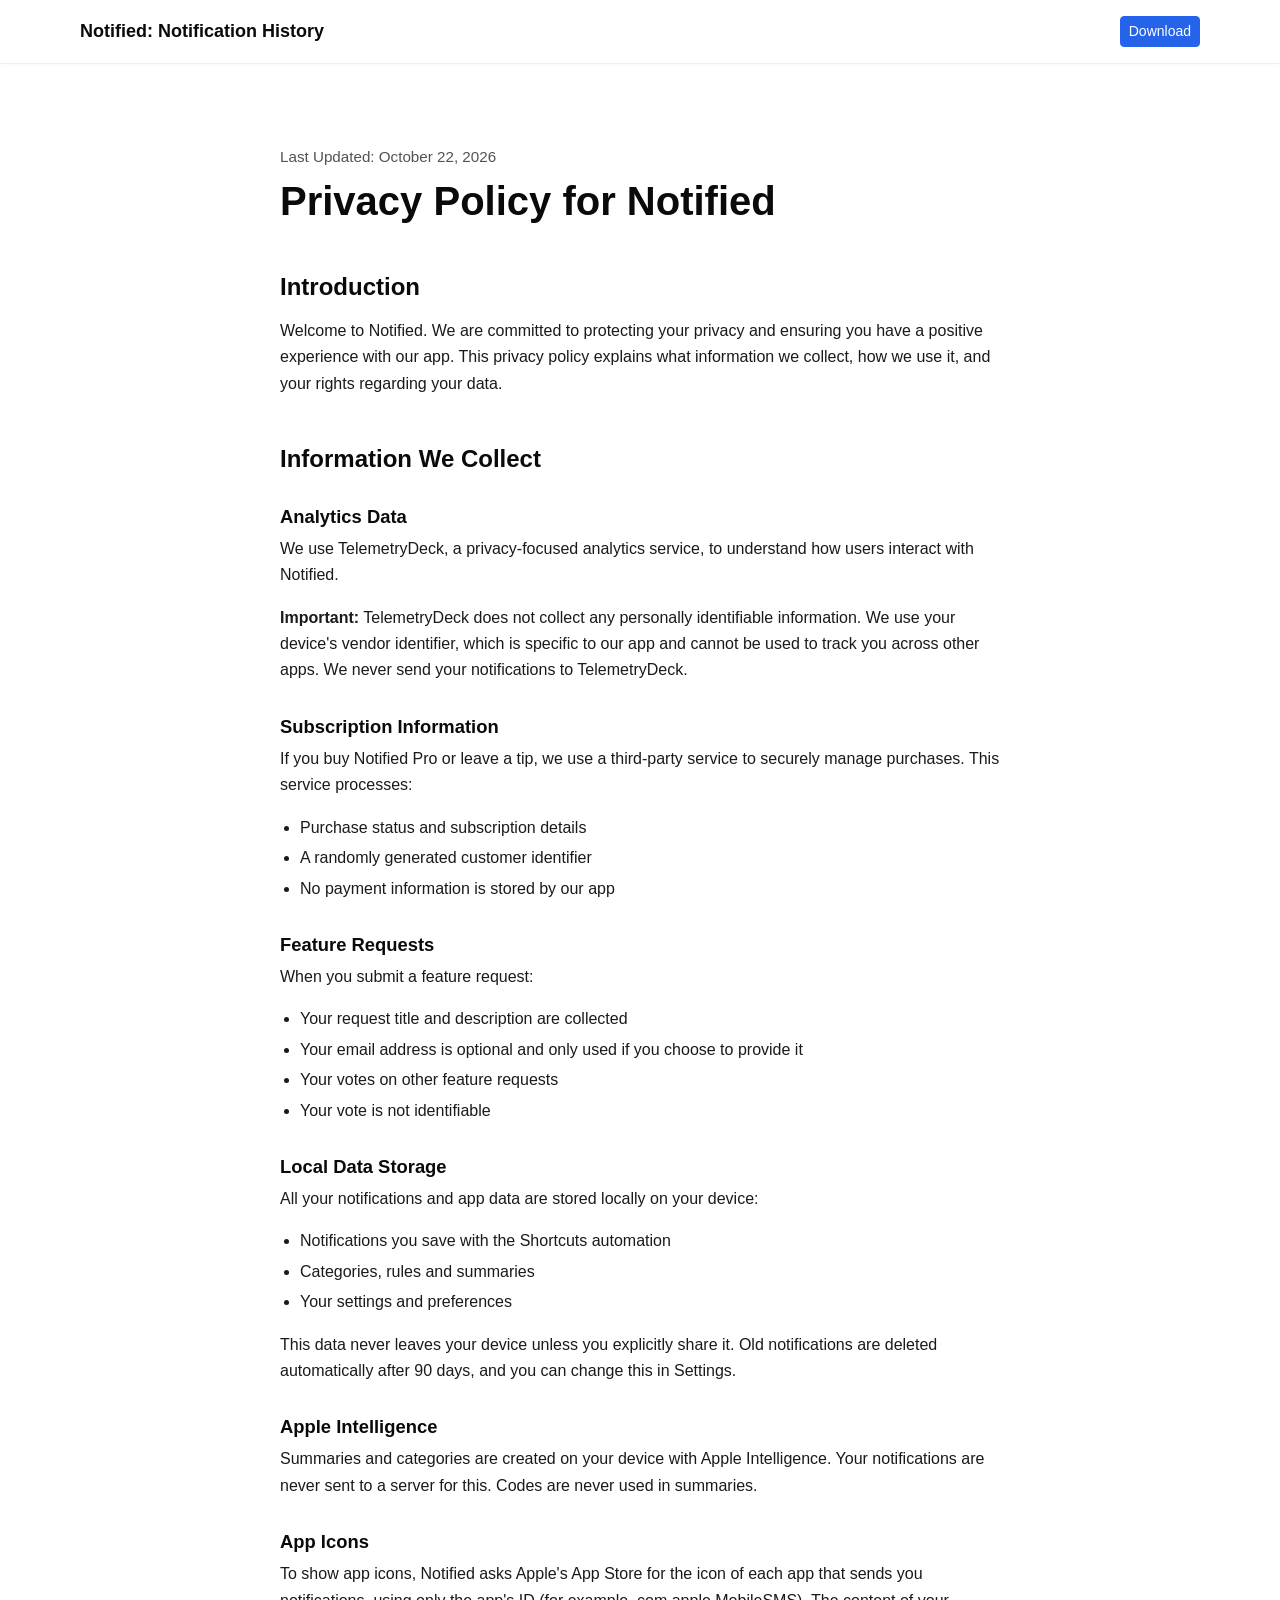
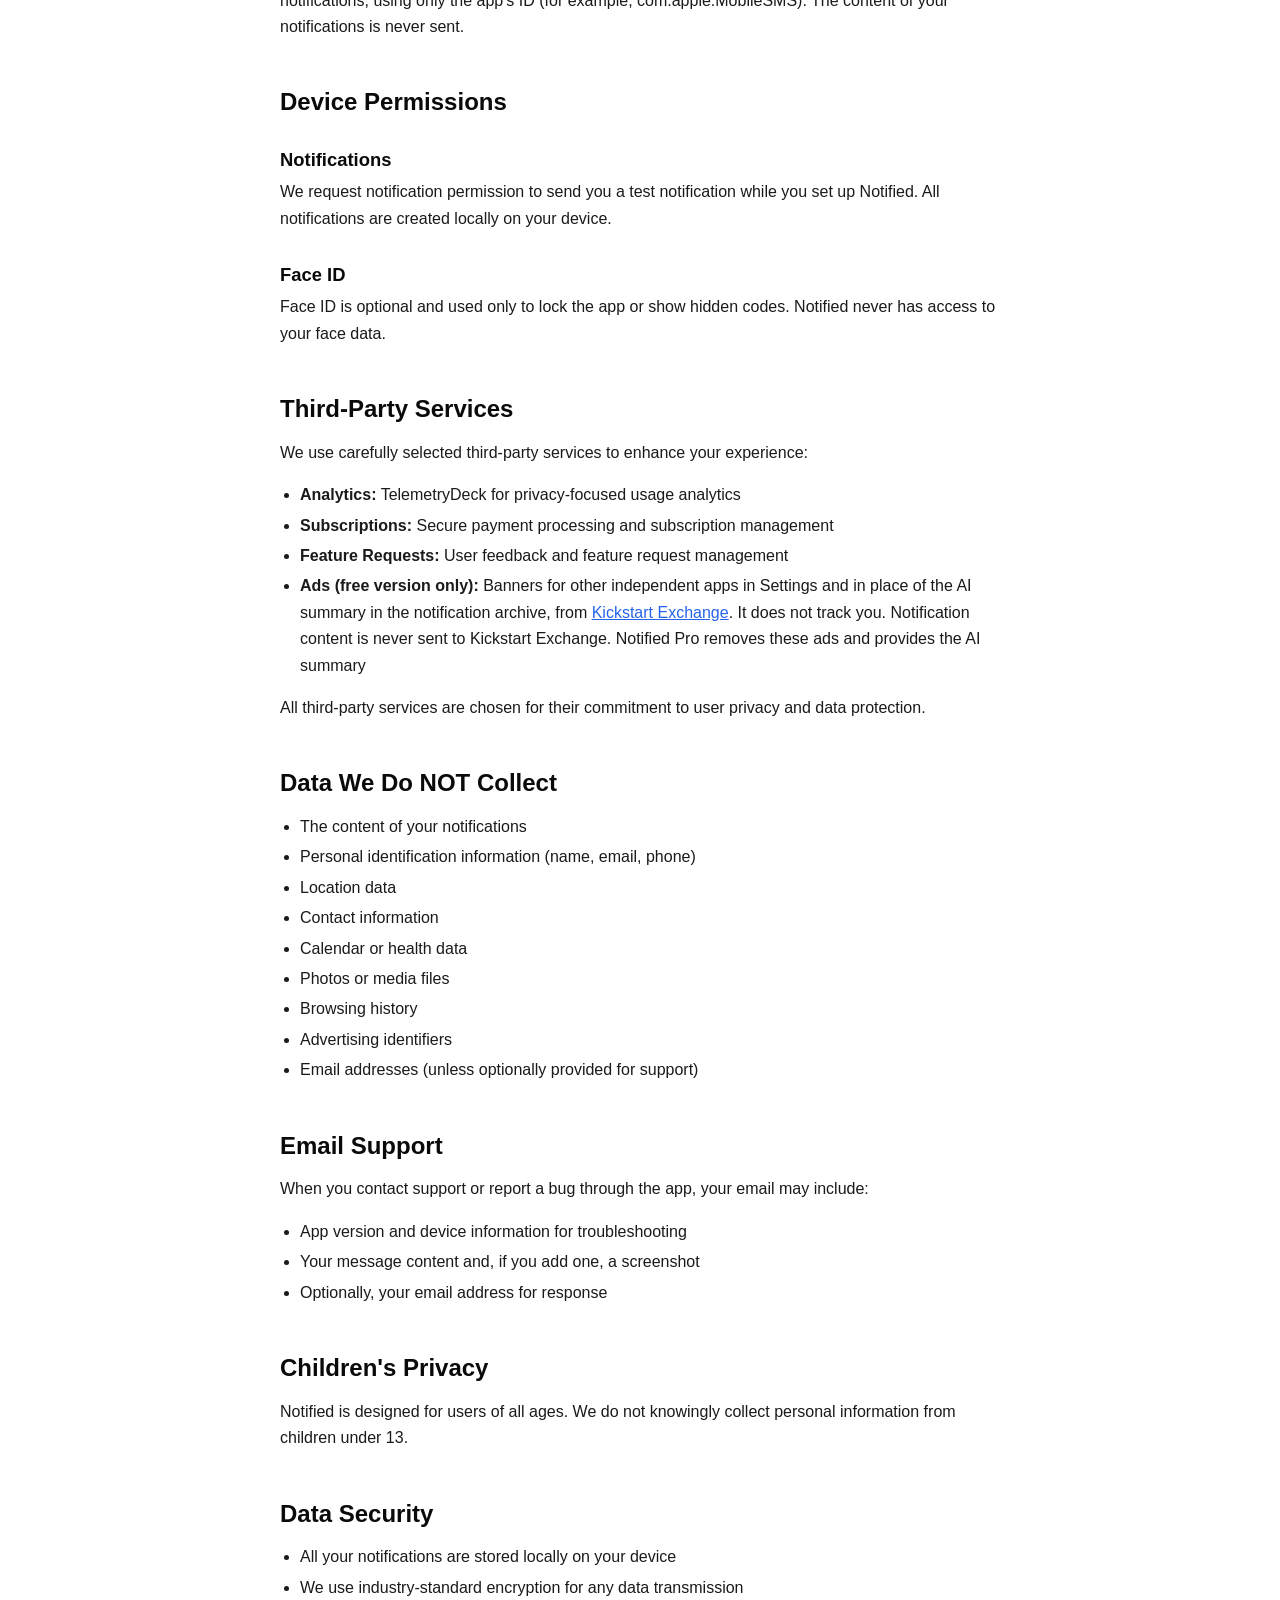
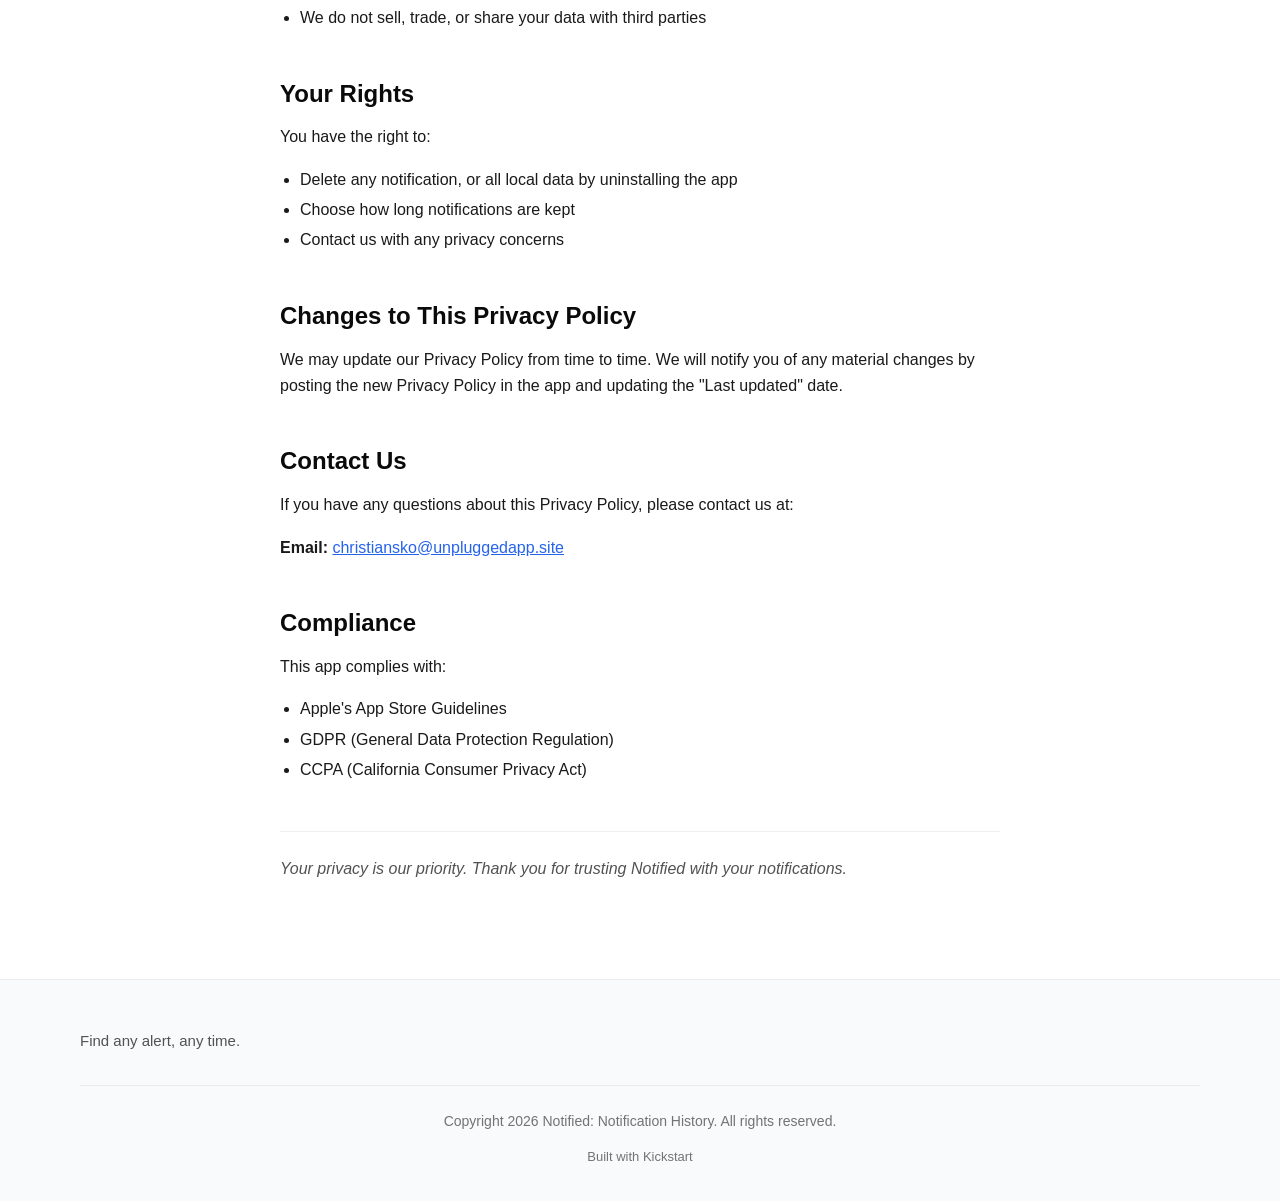
==== commit 6a4b3698: "Date the privacy update for Exchange activation" ====
--- a/legal/privacy-policy/index.html
+++ b/legal/privacy-policy/index.html
@@ -55,7 +55,7 @@
         <div class="legal-page">
           <div class="container">
             <article class="legal-content">
-<p>Last Updated: October 21, 2026</p>
+<p>Last Updated: October 22, 2026</p>
 <h1 id="privacy-policy-for-notified">Privacy Policy for Notified</h1>
 <h2 id="introduction">Introduction</h2>
 <p>Welcome to Notified. We are committed to protecting your privacy and
